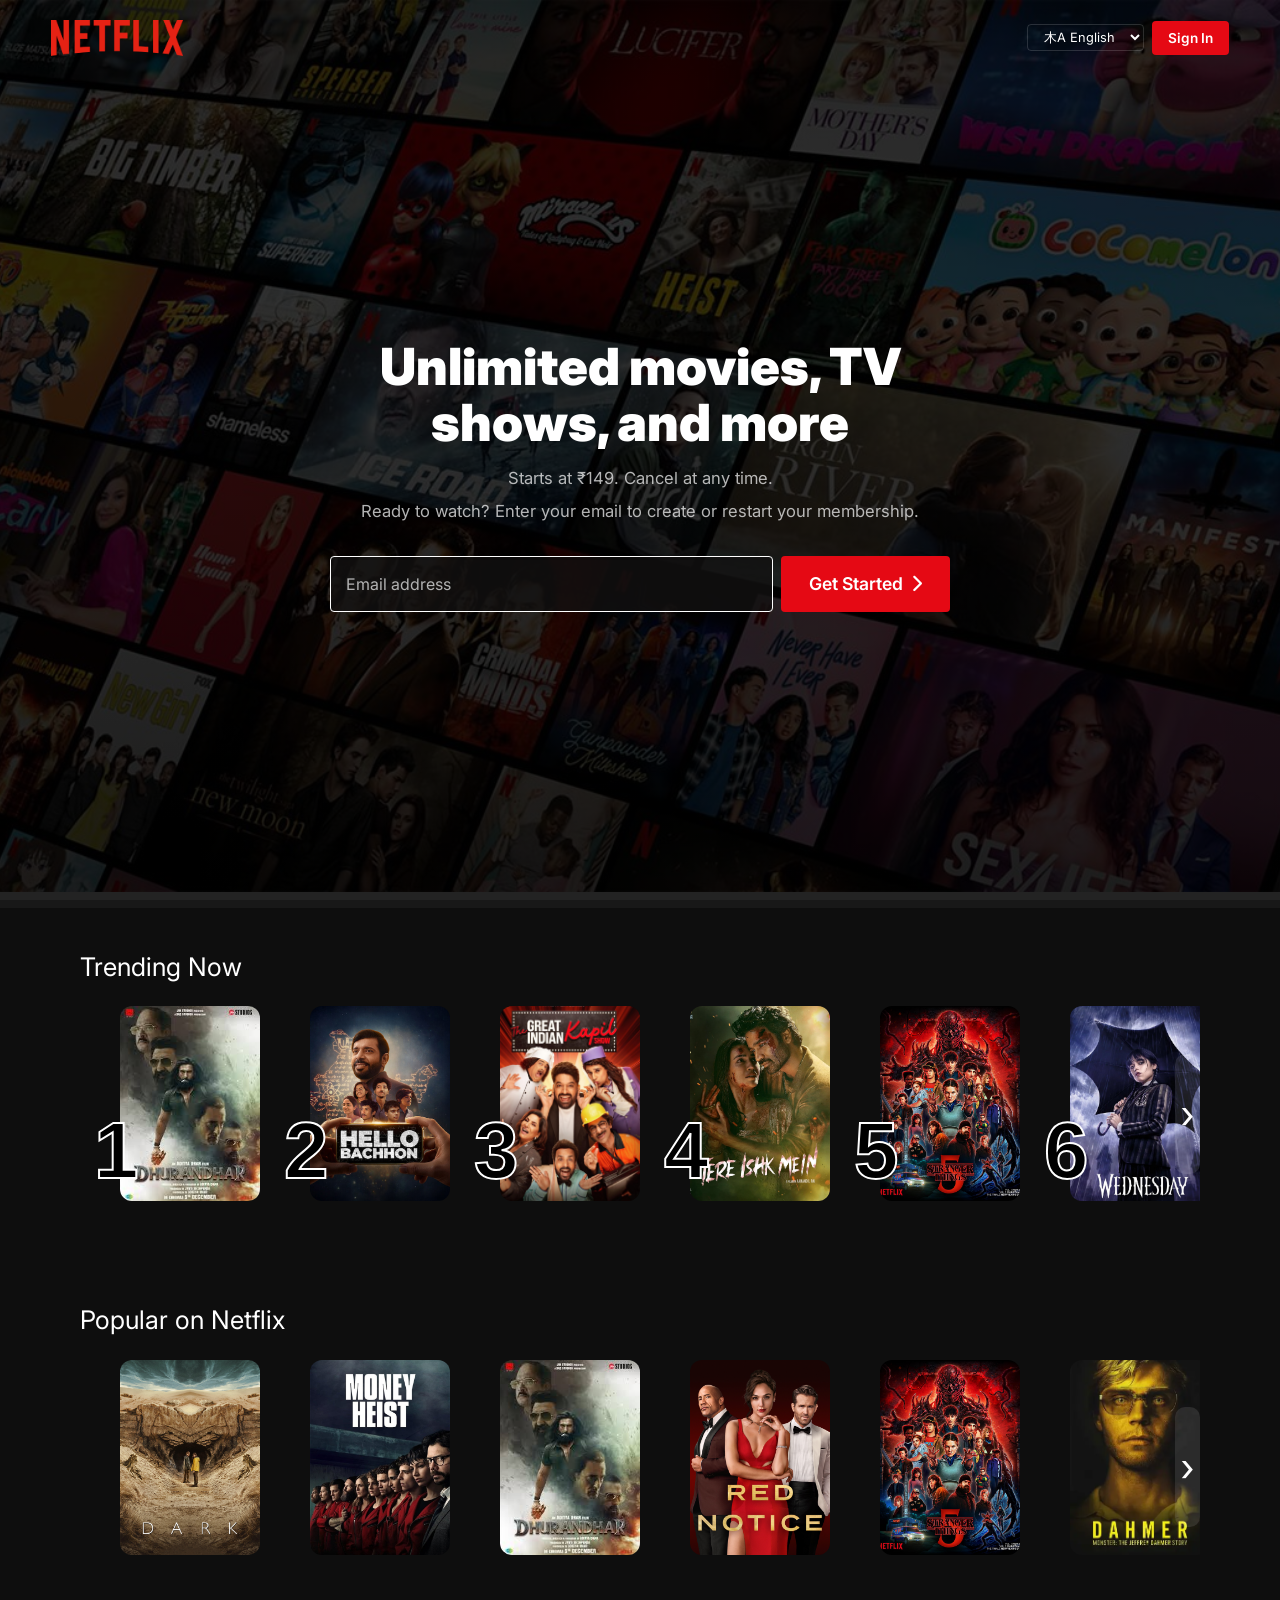
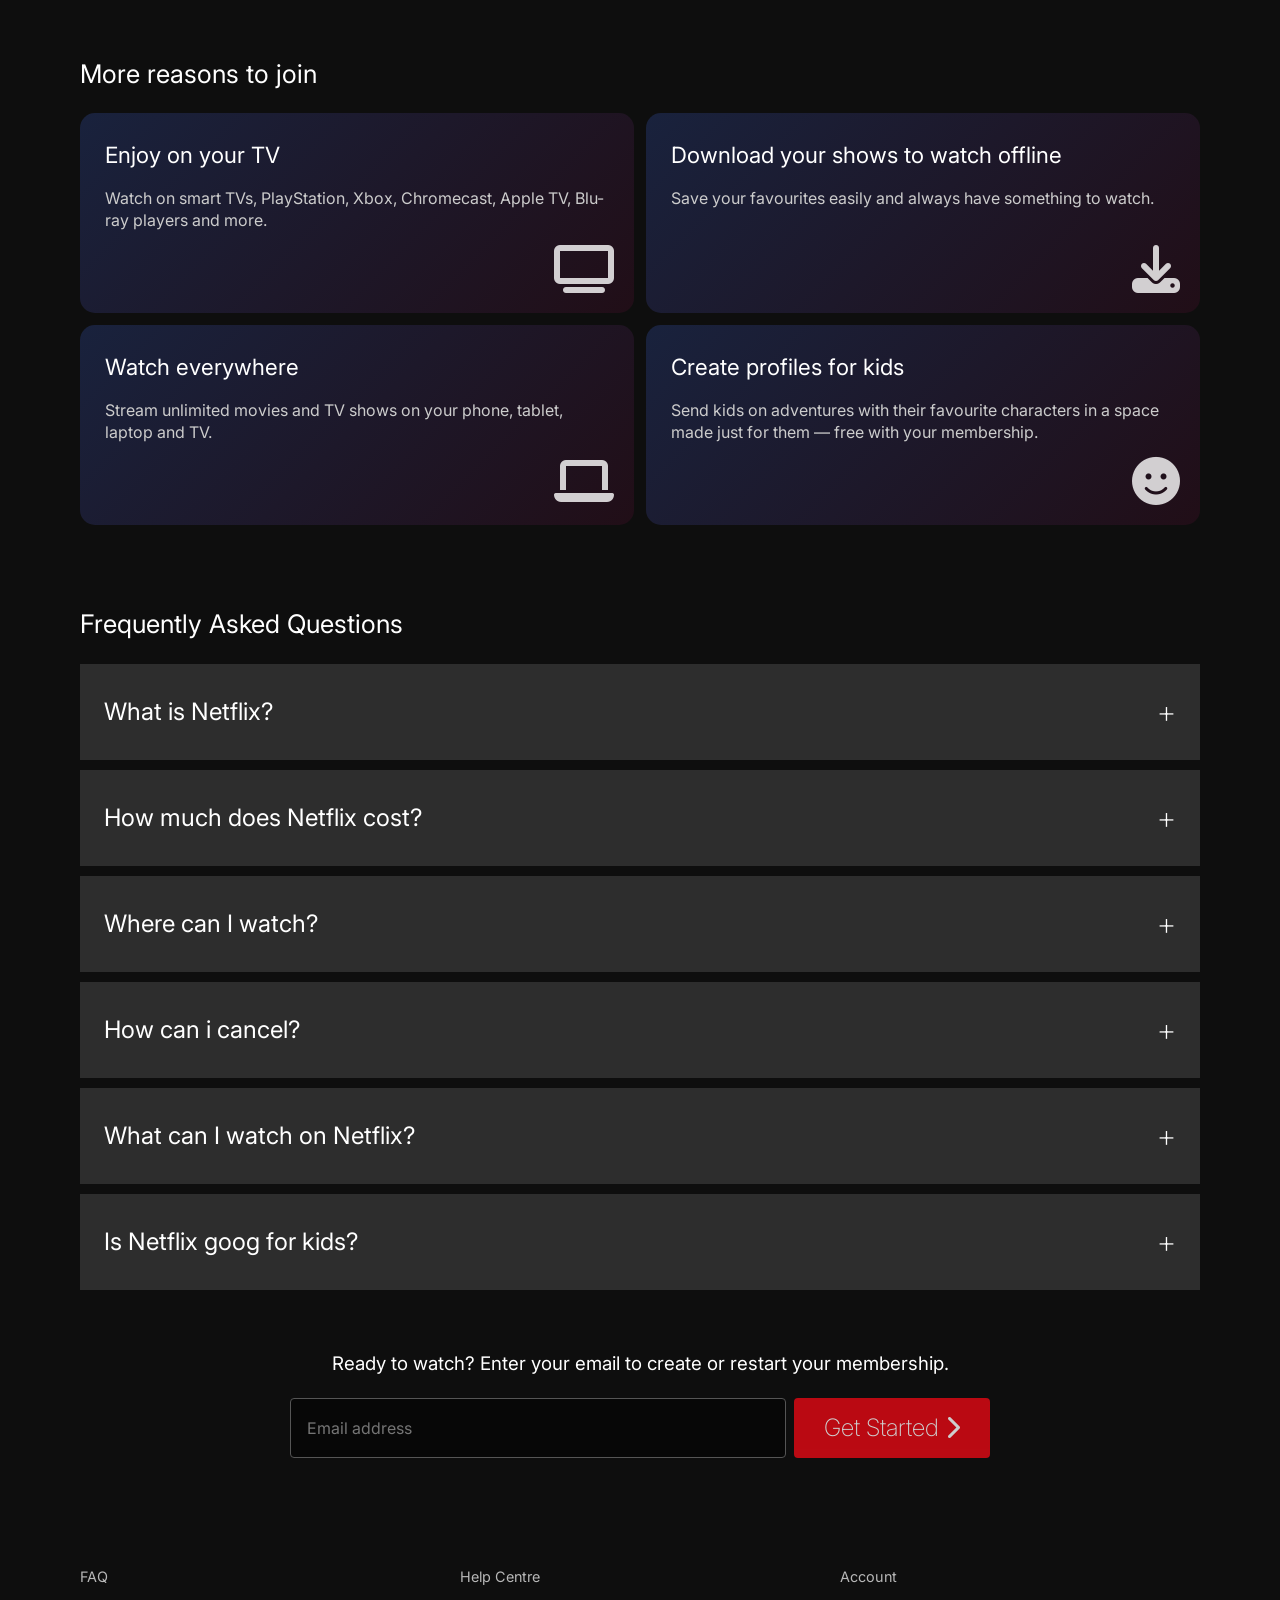
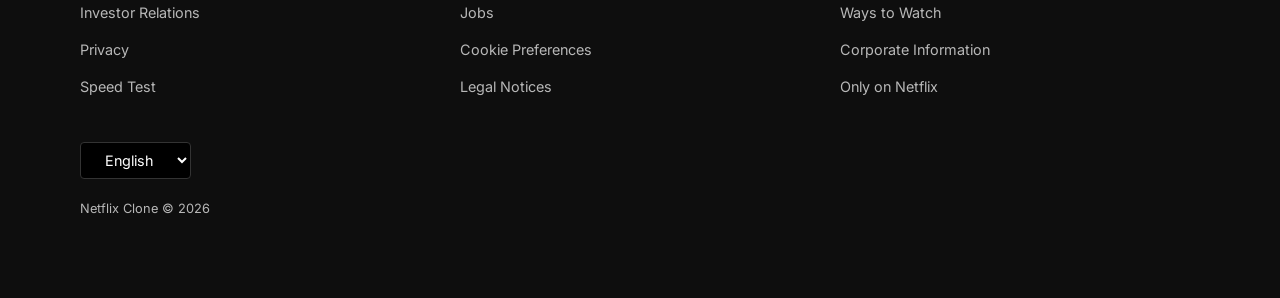
==== Netflix_Clone - Copy/index.html @ 38e1b78e "fix responsive design" ====
<!DOCTYPE html>
<html lang="en">
<head>
  <meta charset="UTF-8">
  <meta name="viewport" content="width=device-width, initial-scale=1.0">
  <meta name="description" content="Netflix Clone – Unlimited movies, TV shows, and more. Stream anytime, anywhere.">
  <title>Netflix India – Watch TV Shows Online, Watch Movies Online</title>
  <link rel="stylesheet" href="css/global.css">
  <link rel="stylesheet" href="css/landing.css">
  <link rel="stylesheet" href="https://cdnjs.cloudflare.com/ajax/libs/font-awesome/6.5.1/css/all.min.css">
</head>
<body>

  <!-- ═══ HEADER / HERO ═══ -->
  <header class="hero" id="hero">
    <nav class="nav" id="main-nav">
      <a href="index.html" class="nav__logo" aria-label="Netflix Home">
        <img src="Images/vectorseek.com-Netflix-Logo-Vector.png" alt="Netflix" width="148" height="40">
      </a>
      <div class="nav__actions">
        <select class="lang-select" aria-label="Select language">
          <option value="" disabled selected hidden>木A English</option>
          <option value="en"> English</option>
          <option value="hi"> हिन्दी</option>
        </select>
        <a href="signup.html" class="btn btn--primary btn--sm">Sign In</a>
      </div>
    </nav>

    <div class="hero__content">
      <h1 class="hero__title">Unlimited movies, TV shows, and more</h1>
      <p class="hero__sub">Starts at ₹149. Cancel at any time.</p>
      <p class="hero__sub">Ready to watch? Enter your email to create or restart your membership.</p>
      <form class="hero__form" id="hero-form" novalidate>
        <div class="form-group form-group--inline">
          <input type="email" id="hero-email" class="form-input" placeholder=" " required>
          <label for="hero-email" class="form-label">Email address</label>
        </div>
        <button type="submit" class="btn btn--primary btn--lg">Get Started <i class="fa-solid fa-chevron-right"></i></button>
      </form>
      <span class="form-error" id="hero-error"></span>
    </div>
  </header>

  <!-- ═══ MAIN ═══ -->
  <main>

    <!-- Separation -->
    <div class="divider"></div>

    <!-- trending now -->
     <section class="row">
        <h2 class="row-title">Trending Now</h2>
        <div class="slider-wrapper">
            <button class="handle left-handler">‹</button>
            <div class="posters" id="trending-sliders">
                <div class="poster"><img src="Images/trending image/dhurander img.jpg" alt="movies"><span
                        class="rank">1</span></div>
                <div class="poster"><img src="Images/trending image/hello baccho img.jpg" alt="movies"><span
                        class="rank">2</span></div>
                <div class="poster"><img src="Images/trending image/kapil sharma show img.jpg" alt="movies"><span
                        class="rank">3</span></div>
                <div class="poster"><img src="Images/trending image/tere ishq mein img.jpg" alt="movies"><span
                        class="rank">4</span></div>
                <div class="poster"><img src="Images/trending image/stranger thing img.jpeg" alt="movies"><span
                        class="rank">5</span></div>
                <div class="poster"><img src="Images/trending image/Wednesday img.jpg" alt="movies"><span
                        class="rank">6</span></div>
                <div class="poster"><img src="Images/trending image/frankenstein img.jpg" alt="movies"><span
                        class="rank">7</span></div>
                <div class="poster"><img src="Images/trending image/mandala murders img.webp" alt="movies"><span
                        class="rank">8</span></div>
                <div class="poster"><img src="Images/trending image/raat akeli hai img.webp" alt="movies"><span
                        class="rank">9</span></div>
                <div class="poster"><img src="Images/trending image/bridgeton img.jpg" alt="movies"><span
                        class="rank">10</span></div>
            </div>
            <button class="handle right-handler">›</button>
        </div>
    </section>

    <section class="row-popular">
        <h2 class="row-title">Popular on Netflix</h2>
        <div class="slider-wrapper">
            <button class="handle left-handler">‹</button>
        <div class="posters">
            <div class="poster"><img src="Images/popular image/DARK.jpg" alt="movies"></div>
            <div class="poster"><img src="Images/popular image/la-casa-de-papel.jpg" alt="movies"></div>
            <div class="poster"><img src="Images/popular image/dhurander img.jpg" alt="movies"></div>
            <div class="poster"><img src="Images/popular image/red-notice.jpg" alt="movies"></div>
            <div class="poster"><img src="Images/popular image/stranger thing img.jpeg" alt="movies"></div>
            <div class="poster"><img src="Images/popular image/Dahmar img.webp" alt="movies"></div>
            <div class="poster"><img src="Images/popular image/Extraction img.jpg" alt="movies"></div>
            <div class="poster"><img src="Images/popular image/Sacred games img.webp" alt="movies"></div>
            <div class="poster"><img src="Images/popular image/adolescence img.jpg" alt="movies"></div>
            <div class="poster"><img src="Images/popular image/Wednesday img.jpg" alt="movies"></div>
        </div>
            <button class="handle right-handler">›</button>
        </div>
    </section>

<!-- more reason section -->
  <section class="more-reasons">
        <h2 class="section-title">More reasons to join</h2>
        <div class="reason-grid">
            <div class="reason-card">
                <h3>Enjoy on your TV</h3>
                <p>Watch on smart TVs, PlayStation, Xbox, Chromecast, Apple TV, Blu-ray players and more.</p>
                <div class="icon-wrapper">
                  <i class="fa-solid fa-tv feature__icon"></i>
                </div>
            </div>
            <div class="reason-card">
                <h3>Download your shows to watch offline</h3>
                <p>Save your favourites easily and always have something to watch.</p>
                <div class="icon-wrapper">
                  <i class="fa-solid fa-download feature__icon"></i>
                 </div>
            </div>
            <div class="reason-card">
                <h3>Watch everywhere</h3>
                <p>Stream unlimited movies and TV shows on your phone, tablet, laptop and TV.</p>
                <div class="icon-wrapper">
                  <i class="fa-solid fa-laptop feature__icon"></i>
                </div>
            </div>
            <div class="reason-card">
                <h3>Create profiles for kids</h3>
                <p>Send kids on adventures with their favourite characters in a space made just for them — free with
                    your membership.</p>
                    <div class="icon-wrapper">
                      <i class="fa-solid fa-face-smile feature__icon"></i>
                    </div>
                </div>
            </div>
    </section>

   

    <!-- FAQ -->
     <section class="faq" id="faq">
        <h2 class="faq-title">Frequently Asked Questions</h2>
        <ul class="accordion">
            <li>
                <button class="accordion-question">What is Netflix? <span>+</span></button>
                <div class="accordion-answer">
                    <p>Netflix is a streaming service that offers a wide variety of award-winning TV shows, movies,
                        anime, documentaries and more – on thousands of internet-connected devices.</p>
                </div>
            </li>
            <li>
                <button class="accordion-question">How much does Netflix cost? <span>+</span></button>
                <div class="accordion-answer">
                    <p>Watch Netflix on your smartphone, tablet, Smart TV, laptop, or streaming device, all for one
                        fixed monthly fee. Plans range from ₹149 to ₹649 a month. No extra costs, no contracts.</p>
                </div>
            </li>
            <li>
                <button class="accordion-question">Where can I watch? <span>+</span></button>
                <div class="accordion-answer">
                    <p>Watch anywhere, anytime. Sign in with your Netflix account to watch instantly on the web at
                        netflix.com from your personal computer or on any internet-connected device.</p>
                </div>
            </li>
            <li>
                <button class="accordion-question">How can i cancel? <span>+</span></button>
                <div class="accordion-answer">
                    <p>Netflix is flexible. You can easily cancel your account online in two clicks. There are no
                        cancellation fees – start or stop your account anytime.
            </li>
            <li>
                <button class="accordion-question">What can I watch on Netflix? <span>+</span></button>
                <div class="accordion-answer">
                    <p>Netflix has an extensive library of feature films, documentaries, shows, anime, award-winning
                        Netflix originals, and more. Watch as much as you want, anytime you want.</p>
                </div>
            </li>
            <li>
                <button class="accordion-question">Is Netflix goog for kids? <span>+</span></button>
                <div class="accordion-answer">
                    <p>The Netflix Kids experience is included in your membership to give parents control while kids
                        enjoy family-friendly TV shows and films in their own space.</br>
                        Kids profiles come with PIN-protected parental controls that let you restrict the maturity
                        rating of content kids can watch and block specific titles you don’t want kids to see.</p>
                </div>
            </li>
        </ul>
        <div class="faq-email-container">
            <h3>Ready to watch? Enter your email to create or restart your membership.</h3>
            <form class="hero-form" id="faq-form" novalidate>
                <input type="email" id="faq-email" class="email" placeholder="Email address "   required>
                <!-- <label for="faq-email" class="form-label">Email address</label> -->
                <button type="submit" class="get-start">Get Started <i class="fa-solid fa-chevron-right"></i></button>
            </form>
            <span class="form-error" id="faq-error"></span>
        </div>
    </section>

  </main>

  <!-- ═══ FOOTER ═══ -->
  <footer class="footer">
        <div class="footer-grid">
            <ul class="footer-col">
                <li><a href="#faq">FAQ</a></li>
                <li><a href="#">Investor Relations</a></li>
                <li><a href="#">Privacy</a></li>
                <li><a href="#">Speed Test</a></li>
            </ul>
            <ul class="footer-col">
                <li><a href="#">Help Centre</a></li>
                <li><a href="#">Jobs</a></li>
                <li><a href="#">Cookie Preferences</a></li>
                <li><a href="#">Legal Notices</a></li>
            </ul>
            <ul class="footer-col">
                <li><a href="#">Account</a></li>
                <li><a href="#">Ways to Watch</a></li>
                <li><a href="#">Corporate Information</a></li>
                <li><a href="#">Only on Netflix</a></li>
            </ul>
        </div>

        <div class="footer__lang">
    <select aria-label="Language">
      <option>English</option>
      <option>हिन्दी</option>
    </select>
  </div>

        <p class="footer-country">Netflix Clone © 2026</p>
    </footer>
  
  
  <script src="js/utils.js"></script>
  <script src="js/landing.js"></script>
</body>
</html>
---- Netflix_Clone - Copy/css/global.css ----
/* =====================================================
   NETFLIX CLONE — GLOBAL STYLESHEET
   Reset, design tokens, shared components.
   ===================================================== */

/* ─── Google Font ─── */
@import url('https://fonts.googleapis.com/css2?family=Inter:wght@300;400;500;600;700;800;900&display=swap');

/* ─── CSS Custom Properties ─── */
:root {
  /* Brand */
  --clr-brand:          #e50914;
  --clr-brand-hover:    #b20710;
  --clr-brand-glow:     rgba(229, 9, 20, .35);

  /* Surfaces */
  --clr-bg:             #141414;
  --clr-bg-dark:        #000;
  --clr-surface:        #181818;
  --clr-surface-raised: #232323;
  --clr-surface-glass:  rgba(20, 20, 20, .8);
  --clr-card:           linear-gradient(145deg, #1a1f3d 0%, #230e18 100%);

  /* Text */
  --clr-text:           #fff;
  --clr-text-secondary: #b3b3b3;
  --clr-text-muted:     rgba(255, 255, 255, .7);
  --clr-text-dim:       rgba(255, 255, 255, .45);

  /* Borders & Input */
  --clr-border:         rgba(255, 255, 255, .15);
  --clr-input-bg:       #333;
  --clr-input-focused:  #454545;
  --clr-error:          #e87c03;
  --clr-success:        #46d369;

  /* Spacing */
  --sp-2xs: .125rem;
  --sp-xs:  .25rem;
  --sp-sm:  .5rem;
  --sp-md:  1rem;
  --sp-lg:  1.5rem;
  --sp-xl:  2rem;
  --sp-2xl: 3rem;
  --sp-3xl: 4rem;

  /* Radius */
  --radius-xs:   2px;
  --radius-sm:   4px;
  --radius-md:   6px;
  --radius-lg:   8px;
  --radius-xl:   12px;
  --radius-pill: 100px;

  /* Transitions */
  --ease-out:         cubic-bezier(.25, .46, .45, .94);
  --ease-in-out:      cubic-bezier(.42, 0, .58, 1);
  --transition-fast:  .15s var(--ease-out);
  --transition-med:   .3s var(--ease-out);
  --transition-slow:  .5s var(--ease-out);

  /* Layout */
  --page-pad:    clamp(1rem, 4vw, 3.75rem);
  --nav-height:  68px;

  /* Z-indices */
  --z-nav:    100;
  --z-modal:  500;
  --z-toast:  600;
}


/* ─── Reset ─── */
*, *::before, *::after {
  margin: 0;
  padding: 0;
  box-sizing: border-box;
}

html {
  scroll-behavior: smooth;
  -webkit-font-smoothing: antialiased;
  -moz-osx-font-smoothing: grayscale;
}

body {
  font-family: 'Inter', 'Helvetica Neue', Helvetica, Arial, sans-serif;
  background: var(--clr-bg-dark);
  color: var(--clr-text);
  overflow-x: hidden;
  line-height: 1.5;
  min-height: 100vh;
}

img {
  display: block;
  max-width: 100%;
  height: auto;
}

a {
  color: inherit;
  text-decoration: none;
}

ul, ol { list-style: none; }

button, input, select, textarea {
  font: inherit;
  color: inherit;
  border: none;
  outline: none;
  background: none;
}

button { cursor: pointer; }


/* ─── Shared Button System ─── */
.btn {
  display: inline-flex;
  align-items: center;
  justify-content: center;
  gap: var(--sp-sm);
  border: none;
  border-radius: var(--radius-sm);
  font-weight: 600;
  white-space: nowrap;
  cursor: pointer;
  transition: background var(--transition-fast),
              box-shadow var(--transition-fast),
              transform var(--transition-fast),
              opacity var(--transition-fast);
}

.btn:active { transform: scale(.97); }

.btn--primary {
  background: var(--clr-brand);
  color: var(--clr-text);
}
.btn--primary:hover {
  background: var(--clr-brand-hover);
}

.btn--white {
  background: #fff;
  color: #000;
}
.btn--white:hover {
  background: rgba(255,255,255,.8);
}

.btn--dark {
  background: rgba(109,109,110,.7);
  color: #fff;
}
.btn--dark:hover {
  background: rgba(109,109,110,.4);
}

.btn--ghost {
  background: transparent;
  border: 1px solid var(--clr-border);
  color: var(--clr-text);
}
.btn--ghost:hover {
  background: rgba(255,255,255,.1);
}

.btn--xs  { padding: 4px 10px; font-size: .75rem; }
.btn--sm  { padding: 7px 16px; font-size: .85rem; }
.btn--md  { padding: 10px 24px; font-size: .95rem; }
.btn--lg  { padding: 12px 28px; font-size: 1.1rem; }
.btn--xl  { padding: 14px 36px; font-size: 1.2rem; }

.btn--round { border-radius: 50%; padding: 0; }
.btn--icon {
  width: 36px; height: 36px;
  border-radius: 50%;
  border: 2px solid rgba(255,255,255,.5);
  background: rgba(42,42,42,.6);
  font-size: 1rem;
  display: inline-flex; align-items: center; justify-content: center;
}
.btn--icon:hover {
  border-color: #fff;
  background: rgba(42,42,42,.9);
}

/* ─── Floating Label Input ─── */
.form-group {
  position: relative;
  margin-bottom: var(--sp-md);
}

.form-input {
  width: 100%;
  padding: 24px 16px 8px;
  background: var(--clr-input-bg);
  border: 1px solid transparent;
  border-radius: var(--radius-sm);
  color: var(--clr-text);
  font-size: 1rem;
  transition: border-color var(--transition-fast), background var(--transition-fast);
}

.form-input:focus {
  border-color: var(--clr-text-secondary);
  background: var(--clr-input-focused);
}

.form-label {
  position: absolute;
  top: 50%; left: 16px;
  transform: translateY(-50%);
  color: var(--clr-text-secondary);
  font-size: 1rem;
  pointer-events: none;
  transition: all var(--transition-fast);
}

.form-input:focus + .form-label,
.form-input:not(:placeholder-shown) + .form-label {
  top: 10px;
  font-size: .7rem;
  color: var(--clr-text-secondary);
  transform: translateY(0);
}

.form-error {
  display: block;
  margin-top: 6px;
  font-size: .8rem;
  color: var(--clr-error);
  min-height: 1.1em;
}

/* ─── Scrollbar ─── */
::-webkit-scrollbar { width: 8px; }
::-webkit-scrollbar-track { background: transparent; }
::-webkit-scrollbar-thumb {
  background: rgba(255,255,255,.15);
  border-radius: 10px;
}
::-webkit-scrollbar-thumb:hover {
  background: rgba(255,255,255,.25);
}

/* ─── Reveal animation ─── */
.reveal {
  opacity: 0;
  transform: translateY(24px);
  transition: opacity .6s var(--ease-out), transform .6s var(--ease-out);
}
.reveal.visible {
  opacity: 1;
  transform: translateY(0);
}

/* ─── Screen reader only ─── */
.sr-only {
  position: absolute;
  width: 1px; height: 1px;
  padding: 0; margin: -1px;
  overflow: hidden;
  clip: rect(0,0,0,0);
  border: 0;
}
---- Netflix_Clone - Copy/css/landing.css ----
/* =====================================================
   LANDING PAGE STYLES
   ===================================================== */

/* ─── Hero ─── */
.hero {
  position: relative;
  min-height: 100vh;
  display: flex;
  flex-direction: column;
  background:
    linear-gradient(180deg, rgba(0,0,0,.8) 0%, rgba(0,0,0,.75) 35%, rgba(0,0,0,.85) 100%),
    url("../Images/netflix bg.jpg") center/cover no-repeat;
  border-bottom: 8px solid #232323;
}

/* Nav */
.nav {
  display: flex;
  justify-content: space-between;
  align-items: center;
  padding: 20px var(--page-pad);
  position: relative;
  z-index: 10;
}

.nav__logo img { height: 36px; width: auto; }

.nav__actions {
  display: flex;
  align-items: center;
  gap: var(--sp-sm);
}

.lang-select {
  background: transparent;
  border: 1px solid var(--clr-border);
  color: var(--clr-text);
  padding: 4px 12px;
  border-radius: var(--radius-sm);
  font-size: .8rem;
  cursor: pointer;
}
.lang-select option { color: #000; background: #fff; }


/* Hero content */
.hero__content {
  flex: 1;
  display: flex;
  flex-direction: column;
  justify-content: center;
  align-items: center;
  text-align: center;
  max-width: 800px;
  margin: 0 auto;
  padding: var(--sp-3xl) var(--page-pad);
}

.hero__title {
  font-size: clamp(1.7rem, 4.5vw, 3.2rem);
  font-weight: 900;
  line-height: 1.1;
  margin-bottom: var(--sp-md);
}

.hero__sub {
  font-size: clamp(.9rem, 1.3vw, 1.4rem);
  color: var(--clr-text-muted);
  margin-bottom: var(--sp-sm);
}

.hero__form {
  display: flex;
  flex-wrap: wrap;
  gap: var(--sp-sm);
  justify-content: center;
  width: 100%;
  max-width: 620px;
  margin-top: var(--sp-lg);
}

.hero__form .form-group--inline {
  flex: 1 1 280px;
  margin-bottom: 0;
}

.hero__form .form-input {
  height: 56px;
}
.form-input{
  background-color: #121111c9;
  border: 1px solid white;
}

#hero-error, #faq-error {
  display: block;
  text-align: center;
  margin-top: 4px;
}


/* ─── Divider ─── */
.divider {
  height: 8px;
  background: #181818;
}
    /* <!-- trending now -- */
.row {
            padding: 40px 80px;
            background-color: #0e0e0e;
        }
        .row-popular{
            padding: 40px 80px;
            background-color: #0e0e0e;
        }
        .row-title {
            font-size: 1.6rem;
            margin-bottom: 20px;
            font-weight: 400;
        }
        .slider-wrapper{
            position: relative;
            display: flex;
            align-items: center;
            width: 100%;
        }
        .handle {
            position: absolute;
            z-index: 1000; /* Must be higher than your .rank z-index */
            height: 120px;
            top: 50%;
            width: 25px;
            transform: translateY(-50%);
            background-color: rgba(255, 255, 255, 0.1);
            border: none;
            color: white;
            font-size: 2.5rem;
            display: flex;
            justify-content: center;
            align-items: center;
            cursor: pointer;
            transition: all 0.3s ease;
        }
        .handle:hover {
            background-color: rgba(255, 255, 255, 0.25);
            /* font-size: 3.5rem; Subtle grow effect */
        }

        .left-handler {
            left: 0;
            border-radius: 10px;
            /* display: none; */
        }

        .right-handler {
            right: 0;
            border-radius: 10px;
        }
        .posters {
            display: flex;
            gap: 10px;
            overflow-x: auto;
            padding-bottom: 20px;
            scroll-behavior: smooth;
            scrollbar-width: none;
            -ms-overflow-style: none;
        }
        .poster::-webkit-scrollbar{
            display: none;
        }
        .poster {
            position: relative;
            display: inline-block;
            min-width: 140px;
            height: 195px;
            border-radius: 12px;
            transition: transform 0.3s, scale 0.3s;
            cursor: pointer;
            margin-left: 40px;
        }
        .poster img{
            width: 100%;
            height: 100%;
            object-fit: cover;
            border-radius: 12px;
        }
        .rank {
            position: absolute;
            bottom: -10px;
            left: -26px;
            font-size: 80px;
            font-weight: 750;
            color: #000;
            -webkit-text-stroke: 2px #fff;
            z-index: 2;
            font-family: Arial, Helvetica, sans-serif;
        }
        .poster:hover {
            transform: scale(1.1);
            z-index: 10;
        }



        /* more reason section */
.more-reasons {
    padding: 40px 80px;
    background-color: #0e0e0e;
    color: white;
}

.section-title {
    font-size: 1.6rem;
    margin-bottom: 20px;
    font-weight: 400;
}

.reason-grid {
    display: grid;
    grid-template-columns: repeat(2, 1fr);
    /* grid-template-rows: repeat(2 1fr); */
    gap: 12px;
}

.reason-card {
    background: linear-gradient(135deg, #19223d 0%, #210e17 100%);
    padding: 25px;
    border-radius: 15px;
    position: relative; /* Anchor for the icon */
    min-height: 200px;
}

.reason-card h3 {
    font-size: 1.4rem;
    margin-bottom: 15px;
    font-weight: 400;
}

.reason-card p {
    font-size: 1rem;
    color: #ccc;
    line-height: 1.4;
}

/* Icon placement at bottom right */
.icon-wrapper {
    position: absolute;
    bottom: 20px;
    right: 20px;
}

.icon-wrapper i {
    width: 2%;
    font-size: 3rem;
    height: 0px;
    opacity: 0.8;
}

/* ─── FAQ ─── */


.faq {
    padding: 40px 80px;
    background-color: #0e0e0e;
    color: white;
    /* text-align: center; */
}

.faq-title {
    font-size: 1.6rem;
    margin-bottom: 20px;
    font-weight: 400;
}

.accordion {
    width: 100%;
    max-width: 1200px;
    margin: 0 auto;
    list-style: none;
}

.accordion li {
    margin-bottom: 10px; /* Space between bars */
}

.accordion-question {
    width: 100%;
    padding: 24px;
    display: flex;
    justify-content: space-between;
    align-items: center;
    background-color: #2d2d2d; /* Netflix grey bar */
    color: white;
    font-size: 1.5rem;
    border: none;
    cursor: pointer;
    text-align: left;
    transition: background-color 0.2s ease;
}

.accordion-question:hover {
    background-color: #414141;
}

.accordion-question span {
    font-size: 2rem;
    font-weight: 200;
}

.accordion-answer {
    max-height: 0;
    overflow: hidden;
    background-color: #2d2d2d;
    font-size: 1.5rem;
    transition: max-height 0.2s ease, padding 0.3s ease;
    text-align: left;
    opacity: 0.7;
}

/* Class added via JavaScript to open the answer */
.accordion-answer.active {
    max-height: 600px;
    padding: 24px;
    border-top: 1px solid black; /* Small separator line */
}

/* Email Form Styling */

.faq-email-container {
    margin-top: 60px;
}

.faq-email-container h3 {
    font-weight: 400;
    margin-bottom: 20px;
    text-align: center;
}

.hero-form {
    display: flex;
    justify-content: center;
    gap: 8px;
    max-width: 700px;
    margin: 0 auto;
}

.hero-form input {
    flex: 1;
    padding: 16px;
    background: rgba(0, 0, 0, 0.5);
    border: 1px solid #555;
    border-radius: 4px;
    color: white;
    font-size: 1rem;
}

.hero-form button {
    background-color: #e50914; /* Netflix Red */
    color: white;
    padding: 12px 30px;
    font-size: 1.5rem;
    font-weight: 200;
    opacity: 0.8;
    border: none;
    border-radius: 4px;
    cursor: pointer;
}
.hero-form button:hover{
    background-color: #971118;
}


/* Footer */
.footer {
    padding: 40px 80px; 
    background-color: #0e0e0e;
    color: rgba(255, 255, 255, 0.7);
    font-size: 0.9rem;
}

.footer a {
    color: rgba(255, 255, 255, 0.7);
    text-decoration: none;
}

.footer a:hover {
    text-decoration: underline;
}

.footer-grid {
    display: grid;
    grid-template-columns: repeat(3, 1fr); /* Creates the 3 columns */
    gap: 20px;
    margin-top: 10px;
    margin-bottom: 30px;
}

.footer-col {
    list-style: none;
    padding: 0;
}

.footer-col li {
    margin-bottom: 15px;
}

/* .language-selection select {
    background: rgba(0, 0, 0, 0.6);
    color: white;
    padding: 8px 25px;
    border: 1px solid #555;
    border-radius: 4px;
    margin-bottom: 20px;
} */
 .footer__lang {
  margin-bottom: var(--sp-md);
}

.footer__lang select {
  background: #000;
  color: #fff;
  padding: 8px 20px;
  border: 1px solid #333;
  border-radius: var(--radius-sm);
}

.footer-country {
    font-size: 0.8rem;
    margin-top: 20px;
    margin-bottom: 40px;
}



 /* =====================================================
   RESPONSIVE DESIGN
   ===================================================== */
@media (max-width: 1024px) {
  .poster {
    width: 180px;
  }
}

/* ───────────── 768px (Tablet / Mobile) ───────────── */
@media (max-width: 768px) {

  /* NAV */
  .nav {
    padding: 15px 20px;
  }

  .nav__logo img {
    height: 28px;
  }

  /* HERO */
  .hero__content {
    padding: 40px 20px;
  }

  .hero__title {
    font-size: 1.8rem;
  }

  .hero__sub {
    font-size: 1rem;
  }
   .hero__form {
    flex-direction: column;
    align-items: stretch; /* ensures full width */
  }

  .hero__form .form-group--inline {
    flex: 1 1 100%;
    width: 100%;
  }

  .hero__form .form-input {
    width: 100%;
  }

  .hero__form button {
    width: 100%;
    height: 50px; /* same height feel as input */
  }


  /* ROW / SLIDER */
  .row,
  .row-popular {
    padding: 20px;
  }

  .poster {
    min-width: 100px;
    height: 150px;
    margin-left: 10px;
  }

  .rank {
    font-size: 40px;
    left: -12px;
  }

  .handle {
    display: none; /* hide arrows on mobile */
  }

  /* MORE REASONS */
  .more-reasons {
    padding: 20px;
  }

  .reason-grid {
    grid-template-columns: 1fr; /* stack */
  }

  .reason-card {
    min-height: auto;
  }
  .icon-wrapper i {
    width: 2%;
    font-size: 1.2rem;
}

  /* FAQ */
  .faq {
    padding: 20px;
  }

  .accordion-question {
    font-size: 1rem;
    padding: 16px;
  }

  .accordion-answer {
    font-size: 1rem;
  }

  /* EMAIL FORM */
  .hero-form {
    flex-direction: column;
  }

  .hero-form button {
    width: 100%;
    font-size: 1.2rem;
  }

  /* FOOTER */
  .footer {
    padding: 20px;
  }

  .footer-grid {
    grid-template-columns: 1fr;
  }

  .footer-col li {
    margin-bottom: 10px;
  }
}
@media (max-width: 480px) {
  .poster {
    width: 110px;
  }
}
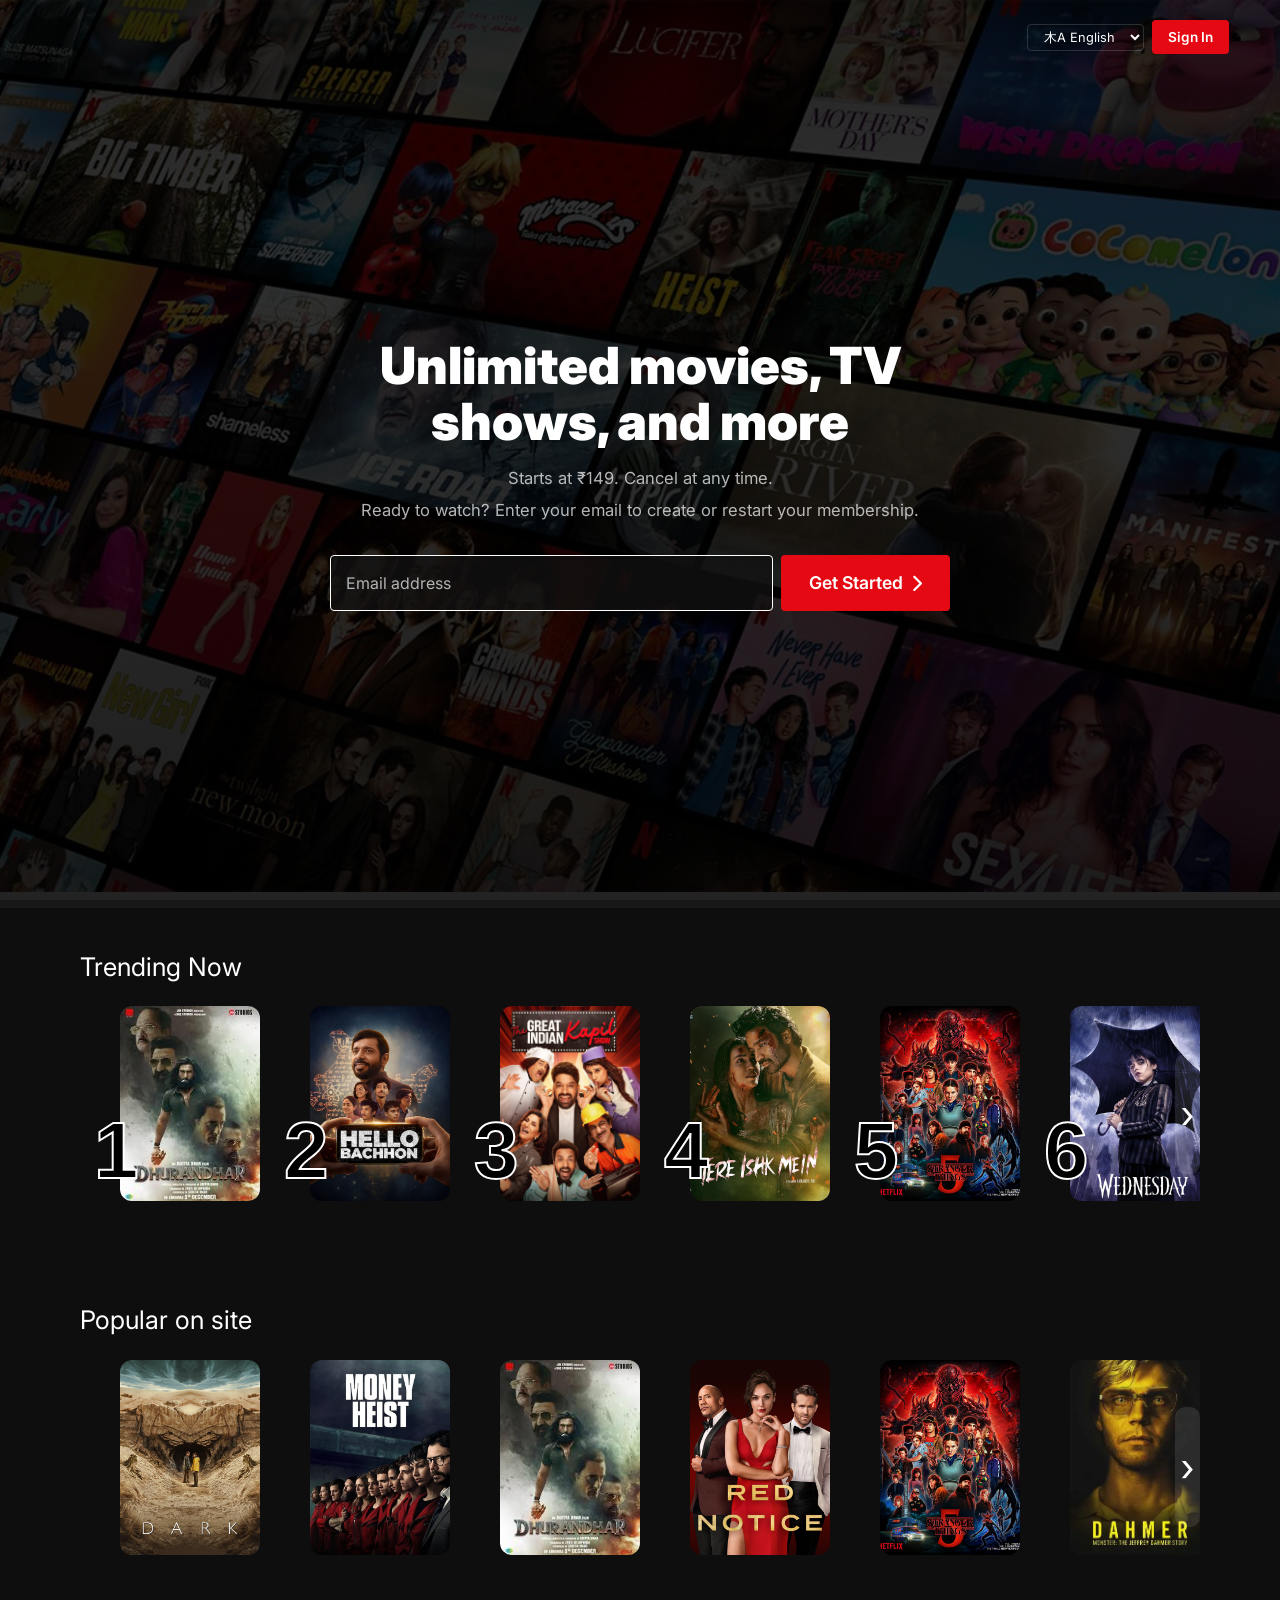
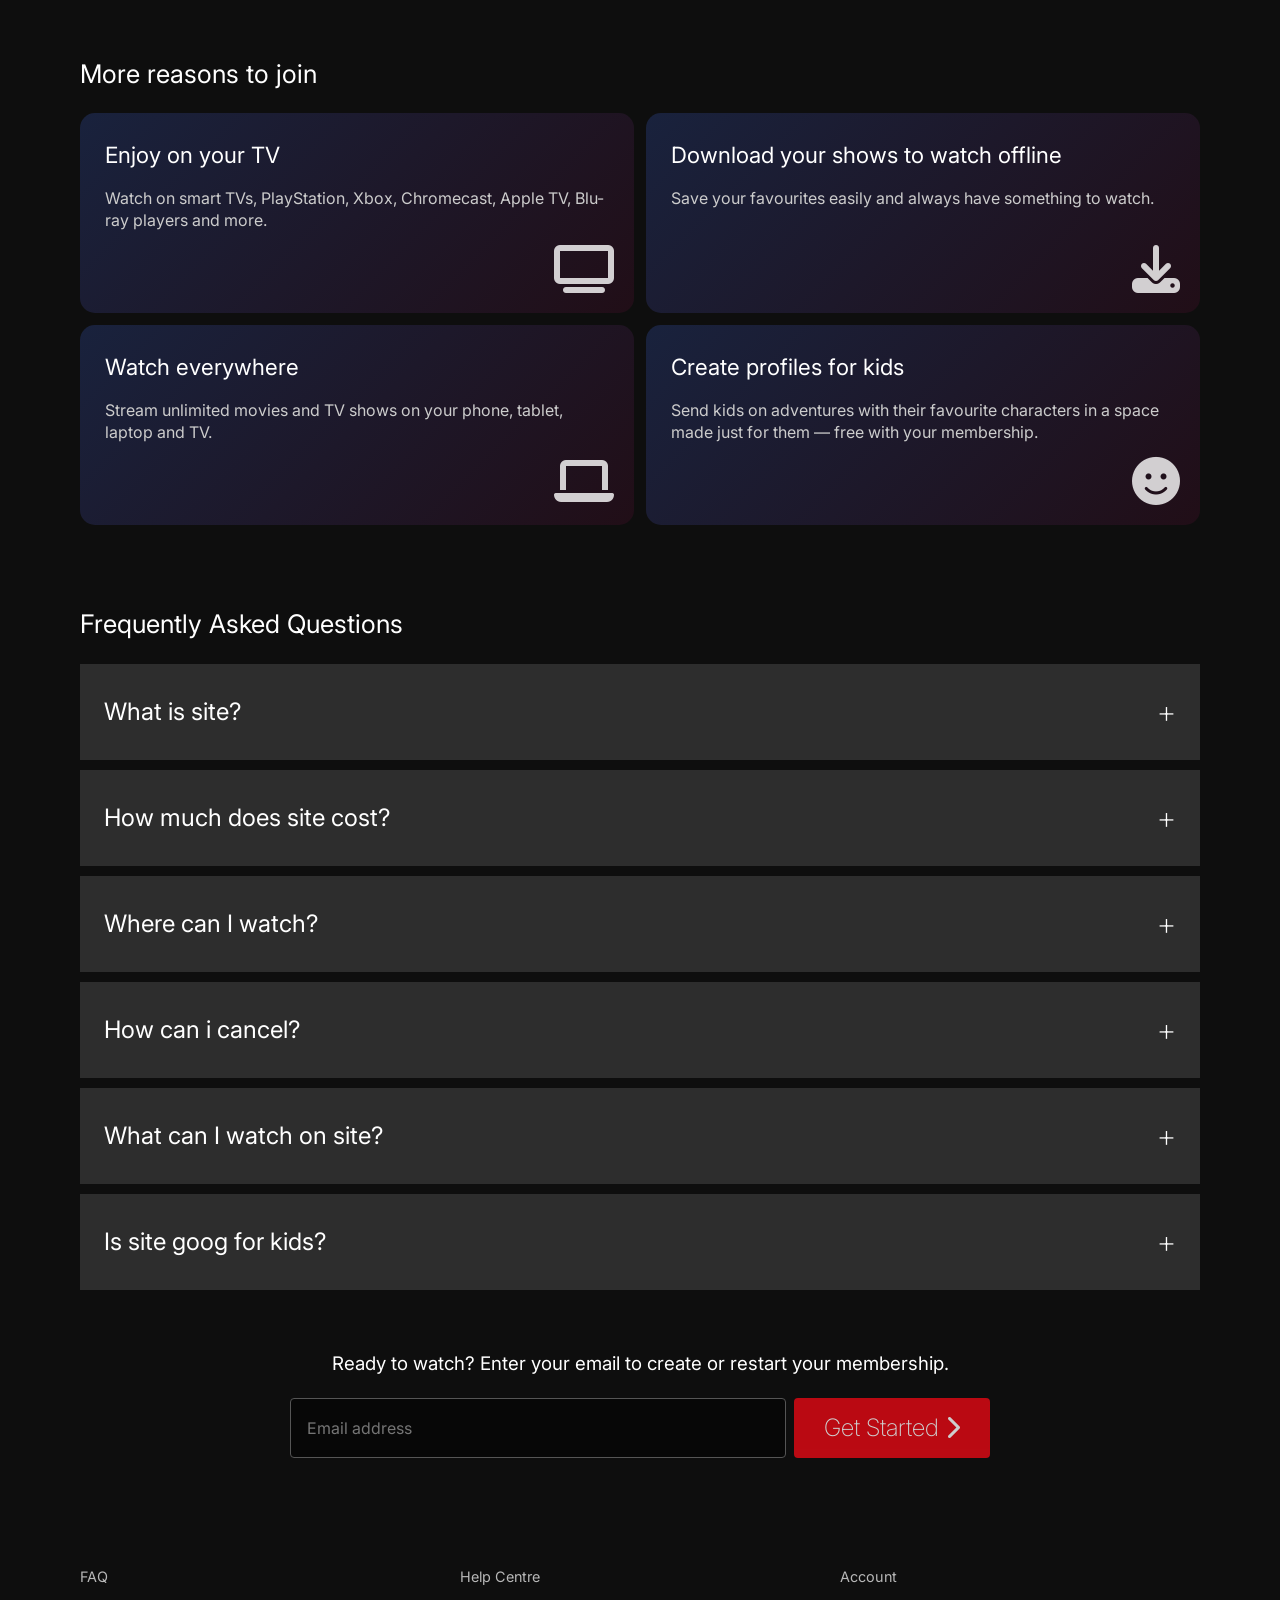
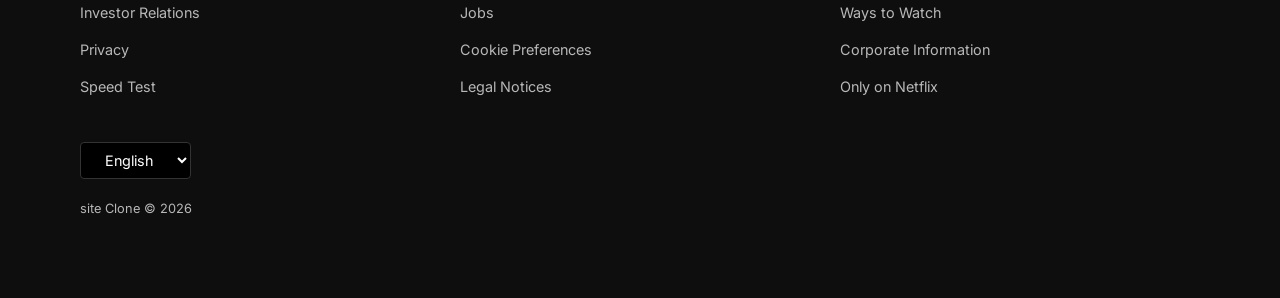
==== commit 82c72fd8: "change name" ====
--- a/Netflix_Clone - Copy/index.html
+++ b/Netflix_Clone - Copy/index.html
@@ -4,7 +4,7 @@
   <meta charset="UTF-8">
   <meta name="viewport" content="width=device-width, initial-scale=1.0">
   <meta name="description" content="Netflix Clone – Unlimited movies, TV shows, and more. Stream anytime, anywhere.">
-  <title>Netflix India – Watch TV Shows Online, Watch Movies Online</title>
+  <title>site India – Watch TV Shows Online, Watch Movies Online</title>
   <link rel="stylesheet" href="css/global.css">
   <link rel="stylesheet" href="css/landing.css">
   <link rel="stylesheet" href="https://cdnjs.cloudflare.com/ajax/libs/font-awesome/6.5.1/css/all.min.css">
@@ -15,7 +15,7 @@
   <header class="hero" id="hero">
     <nav class="nav" id="main-nav">
       <a href="index.html" class="nav__logo" aria-label="Netflix Home">
-        <img src="Images/vectorseek.com-Netflix-Logo-Vector.png" alt="Netflix" width="148" height="40">
+        <!-- <img src="Images/vectorseek.com-Netflix-Logo-Vector.png" alt="Netflix" width="148" height="40"> -->
       </a>
       <div class="nav__actions">
         <select class="lang-select" aria-label="Select language">
@@ -80,7 +80,7 @@
     </section>
 
     <section class="row-popular">
-        <h2 class="row-title">Popular on Netflix</h2>
+        <h2 class="row-title">Popular on site</h2>
         <div class="slider-wrapper">
             <button class="handle left-handler">‹</button>
         <div class="posters">
@@ -142,43 +142,43 @@
         <h2 class="faq-title">Frequently Asked Questions</h2>
         <ul class="accordion">
             <li>
-                <button class="accordion-question">What is Netflix? <span>+</span></button>
-                <div class="accordion-answer">
-                    <p>Netflix is a streaming service that offers a wide variety of award-winning TV shows, movies,
+                <button class="accordion-question">What is site? <span>+</span></button>
+                <div class="accordion-answer">
+                    <p>site is a streaming service that offers a wide variety of award-winning TV shows, movies,
                         anime, documentaries and more – on thousands of internet-connected devices.</p>
                 </div>
             </li>
             <li>
-                <button class="accordion-question">How much does Netflix cost? <span>+</span></button>
-                <div class="accordion-answer">
-                    <p>Watch Netflix on your smartphone, tablet, Smart TV, laptop, or streaming device, all for one
+                <button class="accordion-question">How much does site cost? <span>+</span></button>
+                <div class="accordion-answer">
+                    <p>Watch site on your smartphone, tablet, Smart TV, laptop, or streaming device, all for one
                         fixed monthly fee. Plans range from ₹149 to ₹649 a month. No extra costs, no contracts.</p>
                 </div>
             </li>
             <li>
                 <button class="accordion-question">Where can I watch? <span>+</span></button>
                 <div class="accordion-answer">
-                    <p>Watch anywhere, anytime. Sign in with your Netflix account to watch instantly on the web at
-                        netflix.com from your personal computer or on any internet-connected device.</p>
+                    <p>Watch anywhere, anytime. Sign in with your site account to watch instantly on the web at
+                        site.com from your personal computer or on any internet-connected device.</p>
                 </div>
             </li>
             <li>
                 <button class="accordion-question">How can i cancel? <span>+</span></button>
                 <div class="accordion-answer">
-                    <p>Netflix is flexible. You can easily cancel your account online in two clicks. There are no
+                    <p>site is flexible. You can easily cancel your account online in two clicks. There are no
                         cancellation fees – start or stop your account anytime.
             </li>
             <li>
-                <button class="accordion-question">What can I watch on Netflix? <span>+</span></button>
-                <div class="accordion-answer">
-                    <p>Netflix has an extensive library of feature films, documentaries, shows, anime, award-winning
-                        Netflix originals, and more. Watch as much as you want, anytime you want.</p>
-                </div>
-            </li>
-            <li>
-                <button class="accordion-question">Is Netflix goog for kids? <span>+</span></button>
-                <div class="accordion-answer">
-                    <p>The Netflix Kids experience is included in your membership to give parents control while kids
+                <button class="accordion-question">What can I watch on site? <span>+</span></button>
+                <div class="accordion-answer">
+                    <p>site has an extensive library of feature films, documentaries, shows, anime, award-winning
+                        site originals, and more. Watch as much as you want, anytime you want.</p>
+                </div>
+            </li>
+            <li>
+                <button class="accordion-question">Is site goog for kids? <span>+</span></button>
+                <div class="accordion-answer">
+                    <p>The site Kids experience is included in your membership to give parents control while kids
                         enjoy family-friendly TV shows and films in their own space.</br>
                         Kids profiles come with PIN-protected parental controls that let you restrict the maturity
                         rating of content kids can watch and block specific titles you don’t want kids to see.</p>
@@ -228,7 +228,7 @@
     </select>
   </div>
 
-        <p class="footer-country">Netflix Clone © 2026</p>
+        <p class="footer-country">site Clone © 2026</p>
     </footer>
   
   
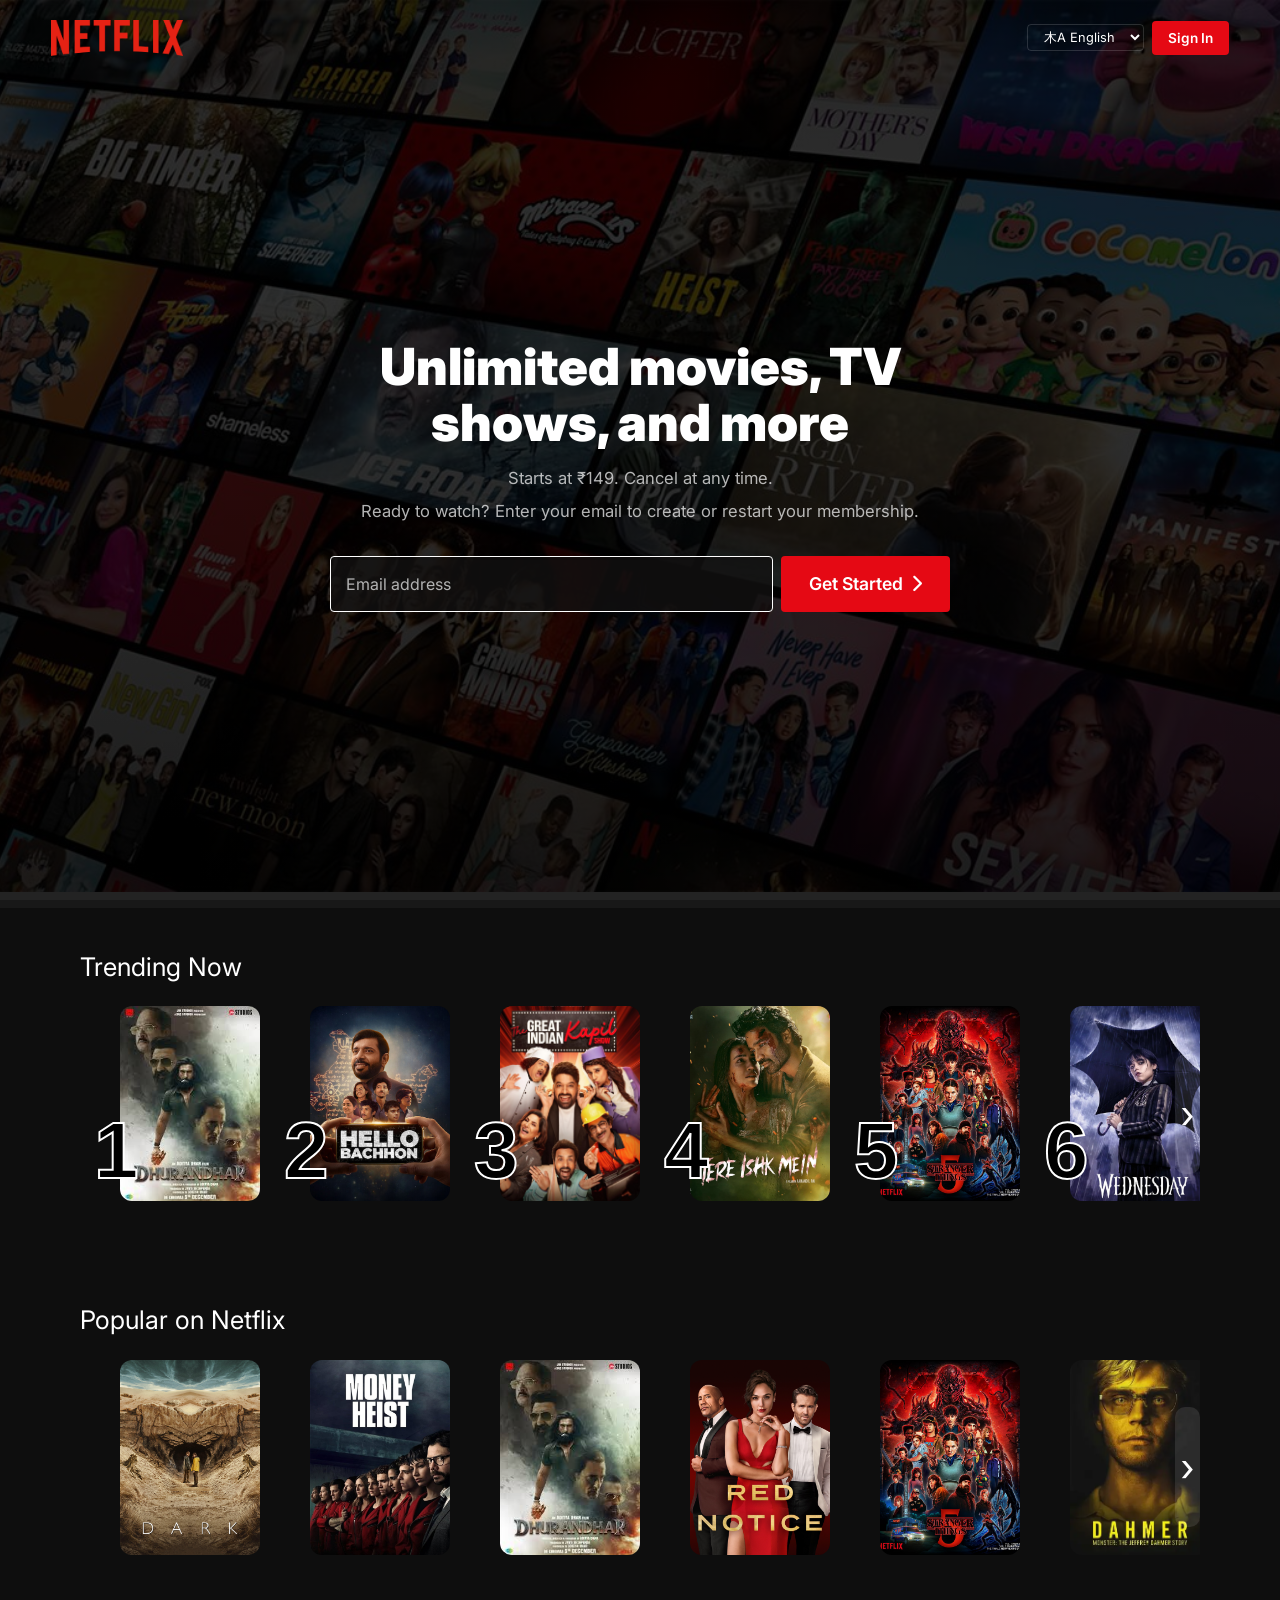
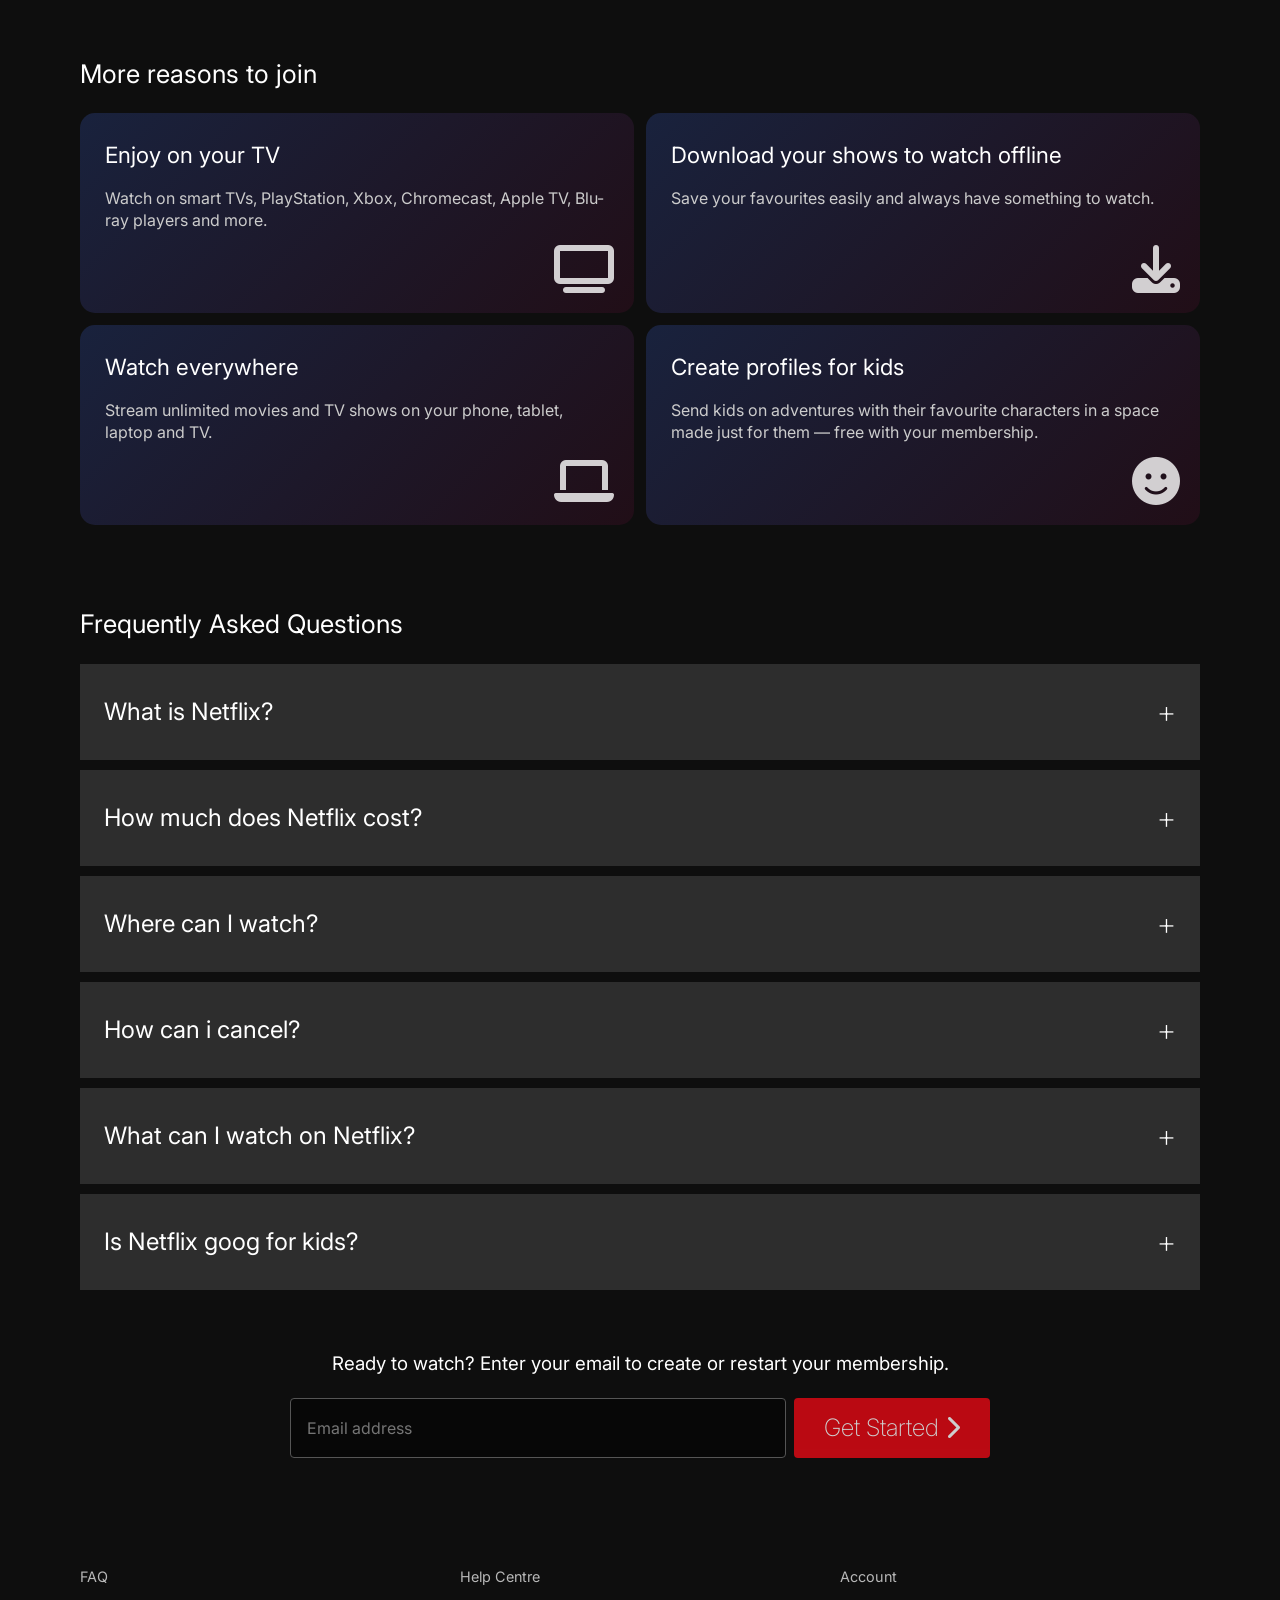
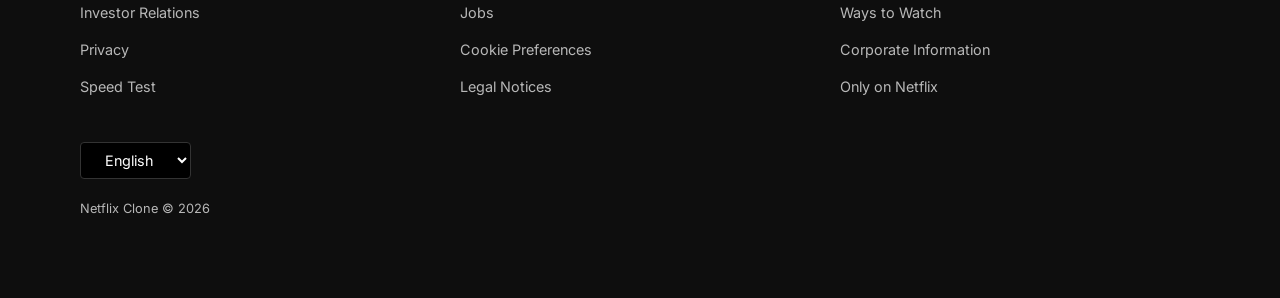
==== commit a7b223ae: "site to netflix" ====
--- a/Netflix_Clone - Copy/index.html
+++ b/Netflix_Clone - Copy/index.html
@@ -4,7 +4,7 @@
   <meta charset="UTF-8">
   <meta name="viewport" content="width=device-width, initial-scale=1.0">
   <meta name="description" content="Netflix Clone – Unlimited movies, TV shows, and more. Stream anytime, anywhere.">
-  <title>site India – Watch TV Shows Online, Watch Movies Online</title>
+  <title>Netflix India – Watch TV Shows Online, Watch Movies Online</title>
   <link rel="stylesheet" href="css/global.css">
   <link rel="stylesheet" href="css/landing.css">
   <link rel="stylesheet" href="https://cdnjs.cloudflare.com/ajax/libs/font-awesome/6.5.1/css/all.min.css">
@@ -15,7 +15,7 @@
   <header class="hero" id="hero">
     <nav class="nav" id="main-nav">
       <a href="index.html" class="nav__logo" aria-label="Netflix Home">
-        <!-- <img src="Images/vectorseek.com-Netflix-Logo-Vector.png" alt="Netflix" width="148" height="40"> -->
+        <img src="Images/vectorseek.com-Netflix-Logo-Vector.png" alt="Netflix" width="148" height="40">
       </a>
       <div class="nav__actions">
         <select class="lang-select" aria-label="Select language">
@@ -80,7 +80,7 @@
     </section>
 
     <section class="row-popular">
-        <h2 class="row-title">Popular on site</h2>
+        <h2 class="row-title">Popular on Netflix</h2>
         <div class="slider-wrapper">
             <button class="handle left-handler">‹</button>
         <div class="posters">
@@ -142,43 +142,43 @@
         <h2 class="faq-title">Frequently Asked Questions</h2>
         <ul class="accordion">
             <li>
-                <button class="accordion-question">What is site? <span>+</span></button>
-                <div class="accordion-answer">
-                    <p>site is a streaming service that offers a wide variety of award-winning TV shows, movies,
+                <button class="accordion-question">What is Netflix? <span>+</span></button>
+                <div class="accordion-answer">
+                    <p>Netflix is a streaming service that offers a wide variety of award-winning TV shows, movies,
                         anime, documentaries and more – on thousands of internet-connected devices.</p>
                 </div>
             </li>
             <li>
-                <button class="accordion-question">How much does site cost? <span>+</span></button>
-                <div class="accordion-answer">
-                    <p>Watch site on your smartphone, tablet, Smart TV, laptop, or streaming device, all for one
+                <button class="accordion-question">How much does Netflix cost? <span>+</span></button>
+                <div class="accordion-answer">
+                    <p>Watch Netflix on your smartphone, tablet, Smart TV, laptop, or streaming device, all for one
                         fixed monthly fee. Plans range from ₹149 to ₹649 a month. No extra costs, no contracts.</p>
                 </div>
             </li>
             <li>
                 <button class="accordion-question">Where can I watch? <span>+</span></button>
                 <div class="accordion-answer">
-                    <p>Watch anywhere, anytime. Sign in with your site account to watch instantly on the web at
-                        site.com from your personal computer or on any internet-connected device.</p>
+                    <p>Watch anywhere, anytime. Sign in with your Netflix account to watch instantly on the web at
+                        netflix.com from your personal computer or on any internet-connected device.</p>
                 </div>
             </li>
             <li>
                 <button class="accordion-question">How can i cancel? <span>+</span></button>
                 <div class="accordion-answer">
-                    <p>site is flexible. You can easily cancel your account online in two clicks. There are no
+                    <p>Netflix is flexible. You can easily cancel your account online in two clicks. There are no
                         cancellation fees – start or stop your account anytime.
             </li>
             <li>
-                <button class="accordion-question">What can I watch on site? <span>+</span></button>
-                <div class="accordion-answer">
-                    <p>site has an extensive library of feature films, documentaries, shows, anime, award-winning
-                        site originals, and more. Watch as much as you want, anytime you want.</p>
-                </div>
-            </li>
-            <li>
-                <button class="accordion-question">Is site goog for kids? <span>+</span></button>
-                <div class="accordion-answer">
-                    <p>The site Kids experience is included in your membership to give parents control while kids
+                <button class="accordion-question">What can I watch on Netflix? <span>+</span></button>
+                <div class="accordion-answer">
+                    <p>Netflix has an extensive library of feature films, documentaries, shows, anime, award-winning
+                        Netflix originals, and more. Watch as much as you want, anytime you want.</p>
+                </div>
+            </li>
+            <li>
+                <button class="accordion-question">Is Netflix goog for kids? <span>+</span></button>
+                <div class="accordion-answer">
+                    <p>The Netflix Kids experience is included in your membership to give parents control while kids
                         enjoy family-friendly TV shows and films in their own space.</br>
                         Kids profiles come with PIN-protected parental controls that let you restrict the maturity
                         rating of content kids can watch and block specific titles you don’t want kids to see.</p>
@@ -228,7 +228,7 @@
     </select>
   </div>
 
-        <p class="footer-country">site Clone © 2026</p>
+        <p class="footer-country">Netflix Clone © 2026</p>
     </footer>
   
   
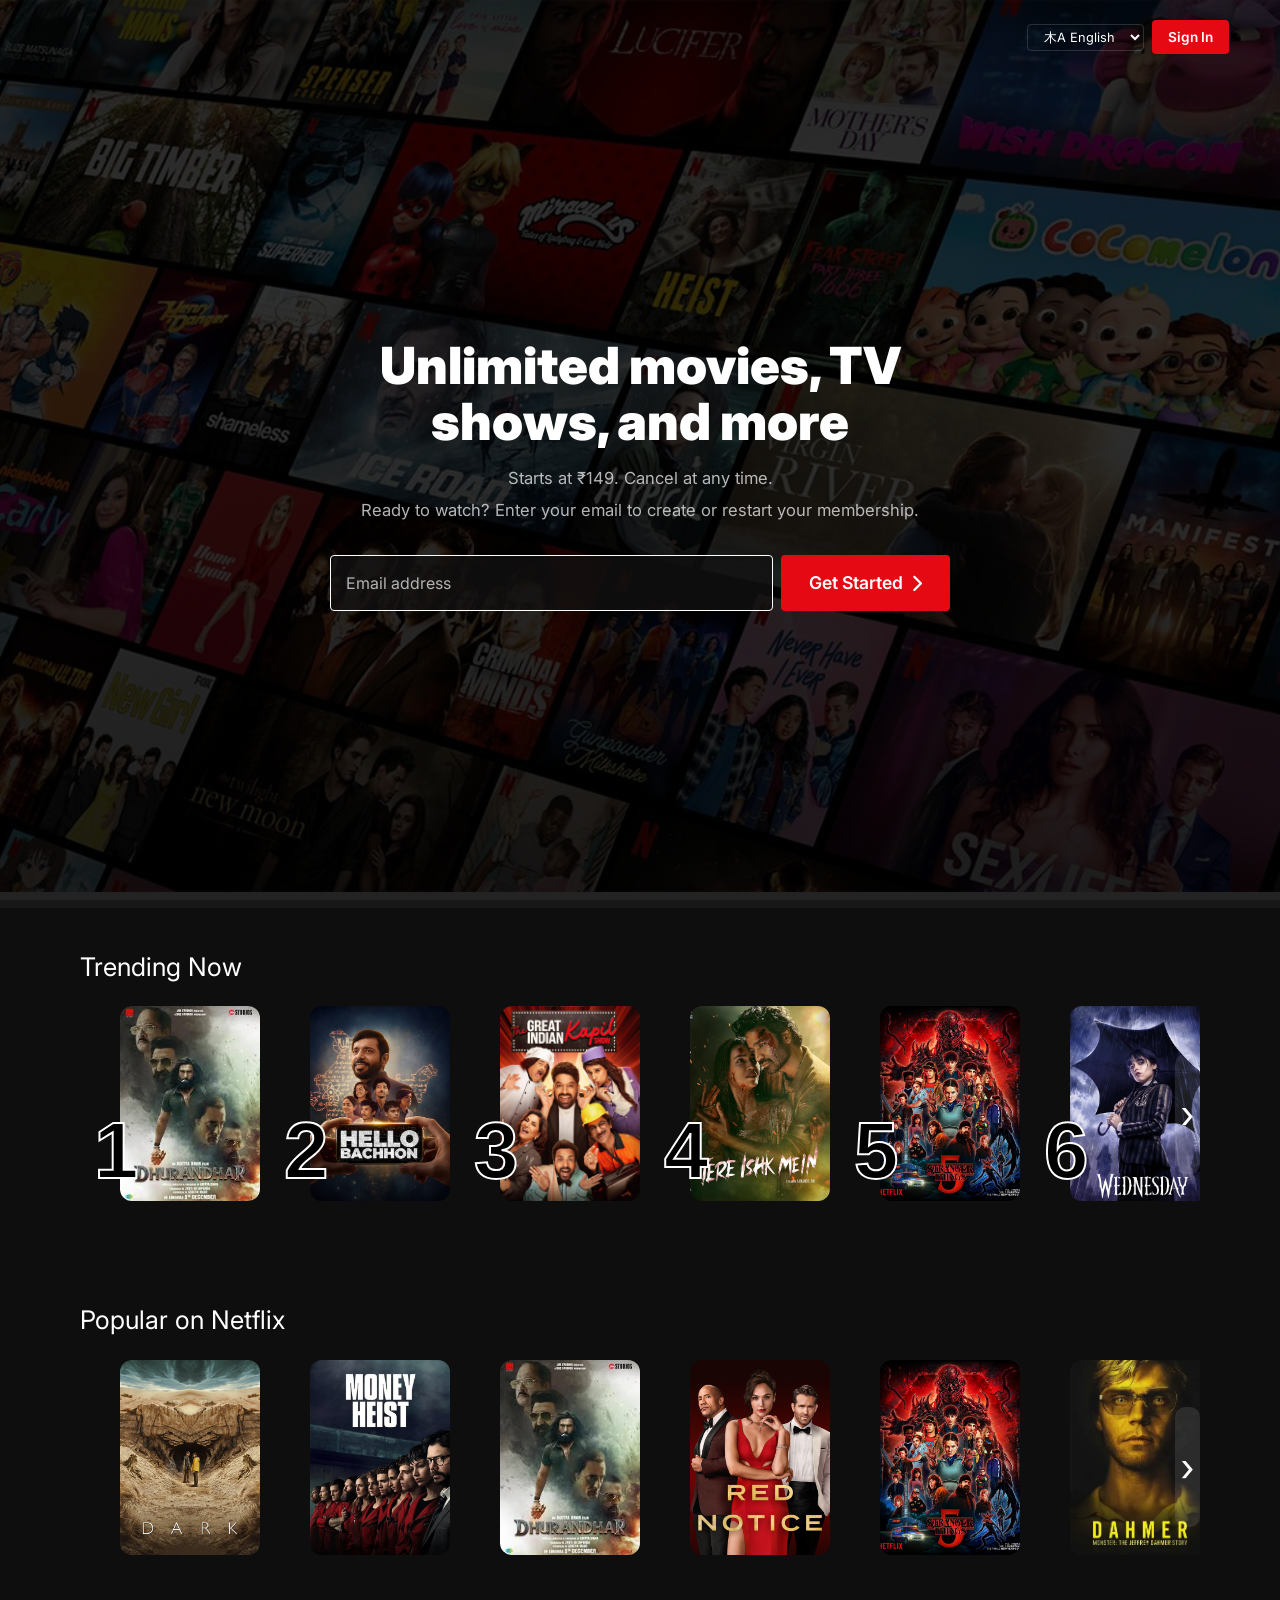
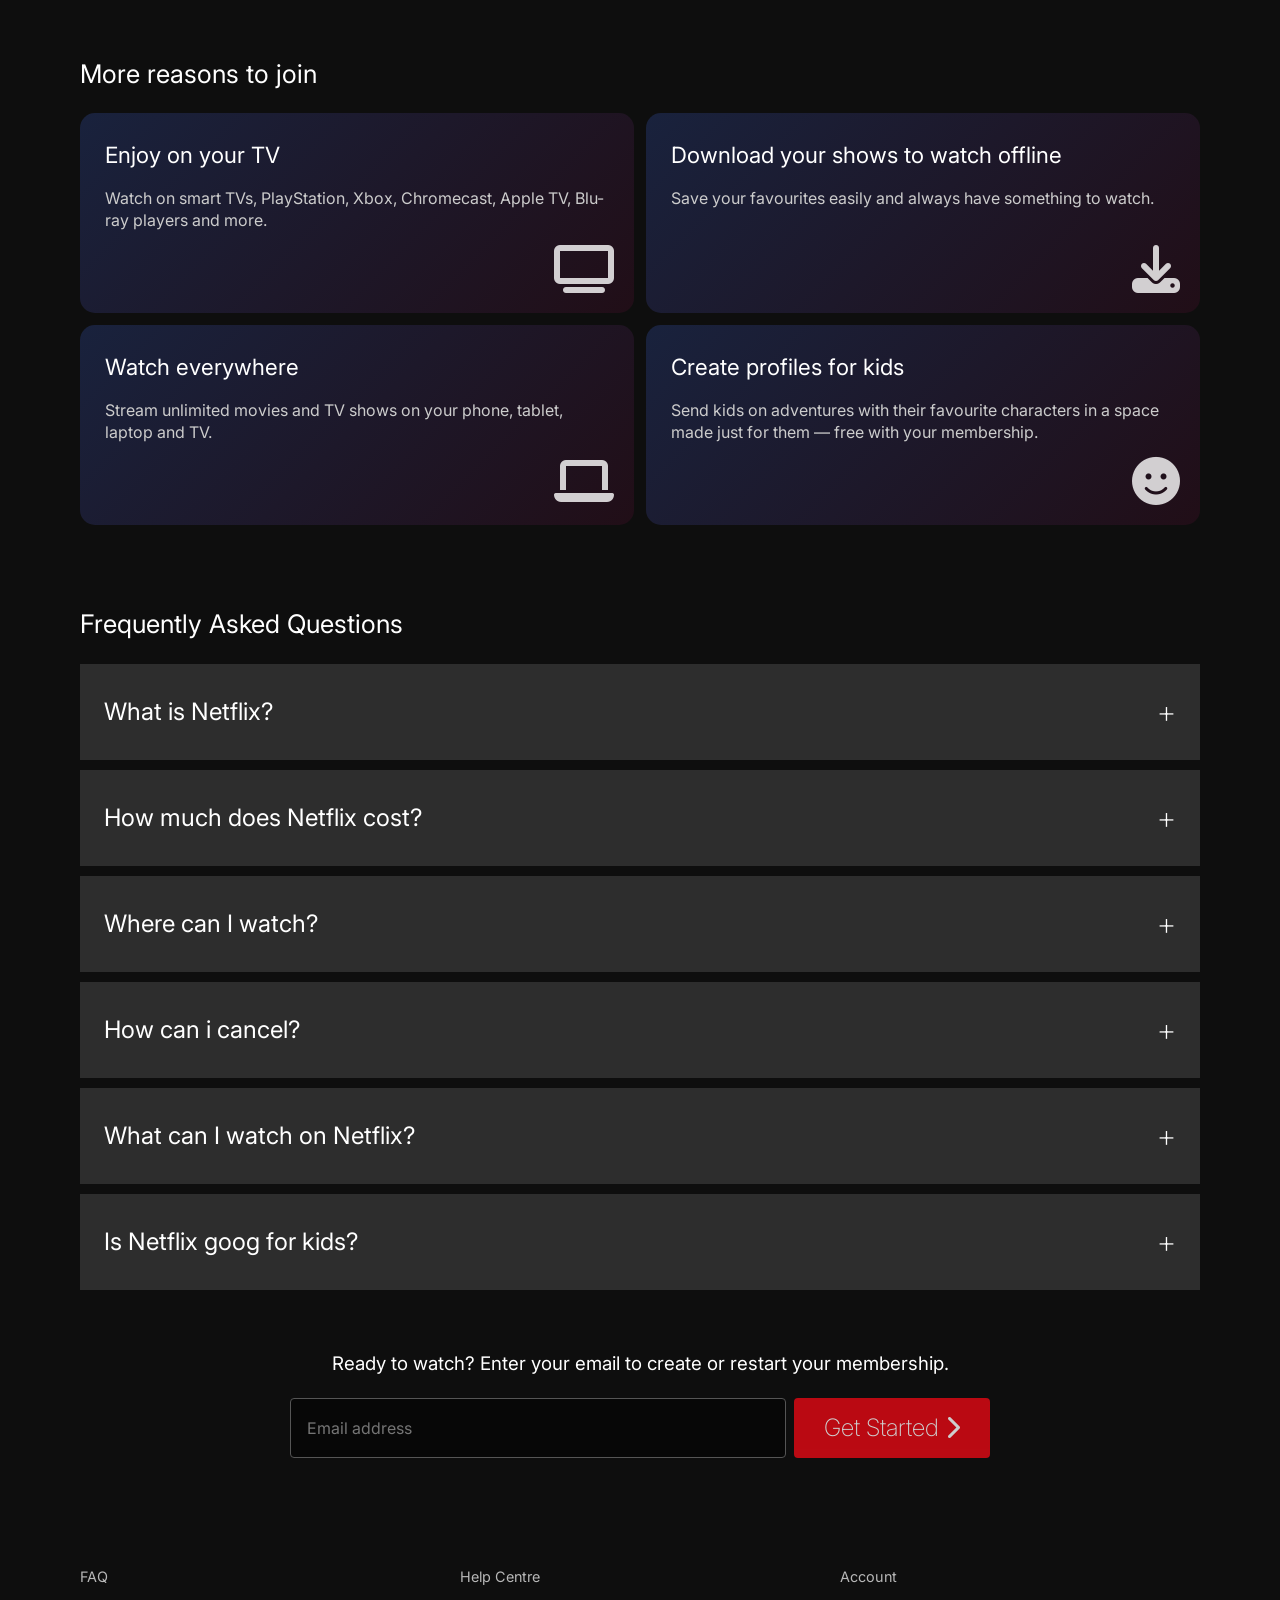
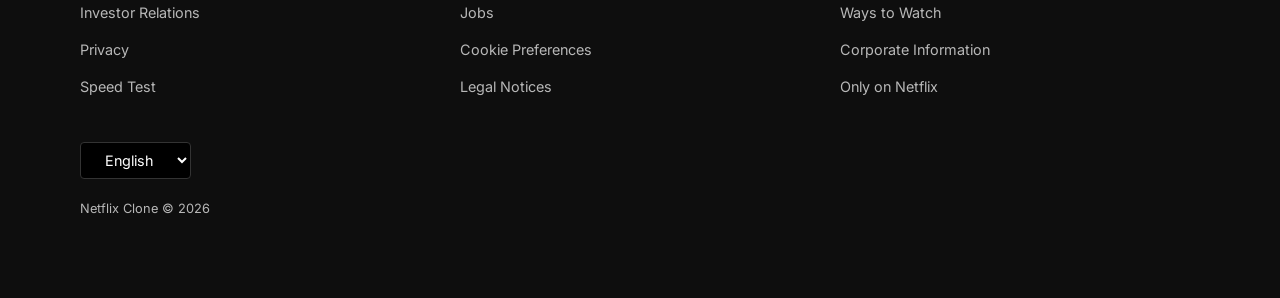
==== commit fc0e0c0c: "change clone name" ====
--- a/Netflix_Clone - Copy/index.html
+++ b/Netflix_Clone - Copy/index.html
@@ -4,7 +4,7 @@
   <meta charset="UTF-8">
   <meta name="viewport" content="width=device-width, initial-scale=1.0">
   <meta name="description" content="Netflix Clone – Unlimited movies, TV shows, and more. Stream anytime, anywhere.">
-  <title>Netflix India – Watch TV Shows Online, Watch Movies Online</title>
+  <title>Clone India – Watch TV Shows Online, Watch Movies Online</title>
   <link rel="stylesheet" href="css/global.css">
   <link rel="stylesheet" href="css/landing.css">
   <link rel="stylesheet" href="https://cdnjs.cloudflare.com/ajax/libs/font-awesome/6.5.1/css/all.min.css">
@@ -15,7 +15,7 @@
   <header class="hero" id="hero">
     <nav class="nav" id="main-nav">
       <a href="index.html" class="nav__logo" aria-label="Netflix Home">
-        <img src="Images/vectorseek.com-Netflix-Logo-Vector.png" alt="Netflix" width="148" height="40">
+        <!-- <img src="Images/vectorseek.com-Netflix-Logo-Vector.png" alt="Netflix" width="148" height="40"> -->
       </a>
       <div class="nav__actions">
         <select class="lang-select" aria-label="Select language">
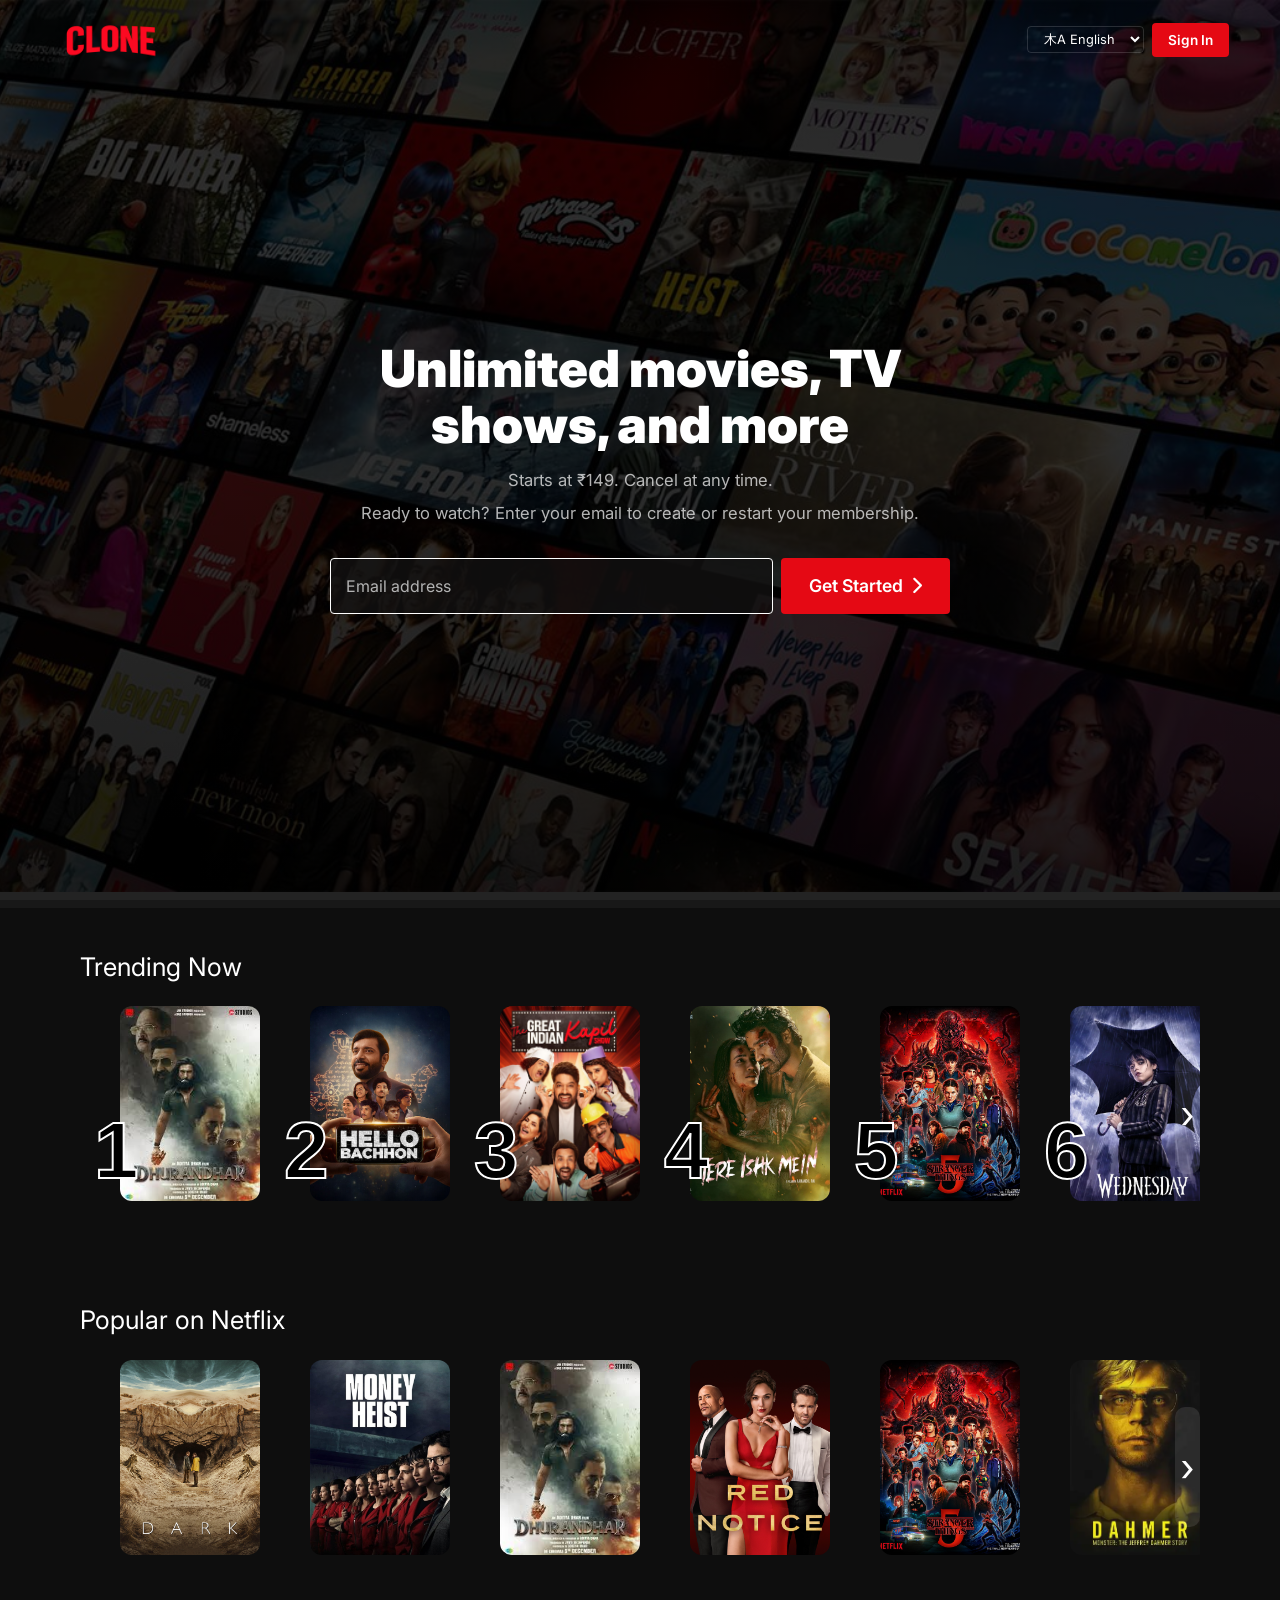
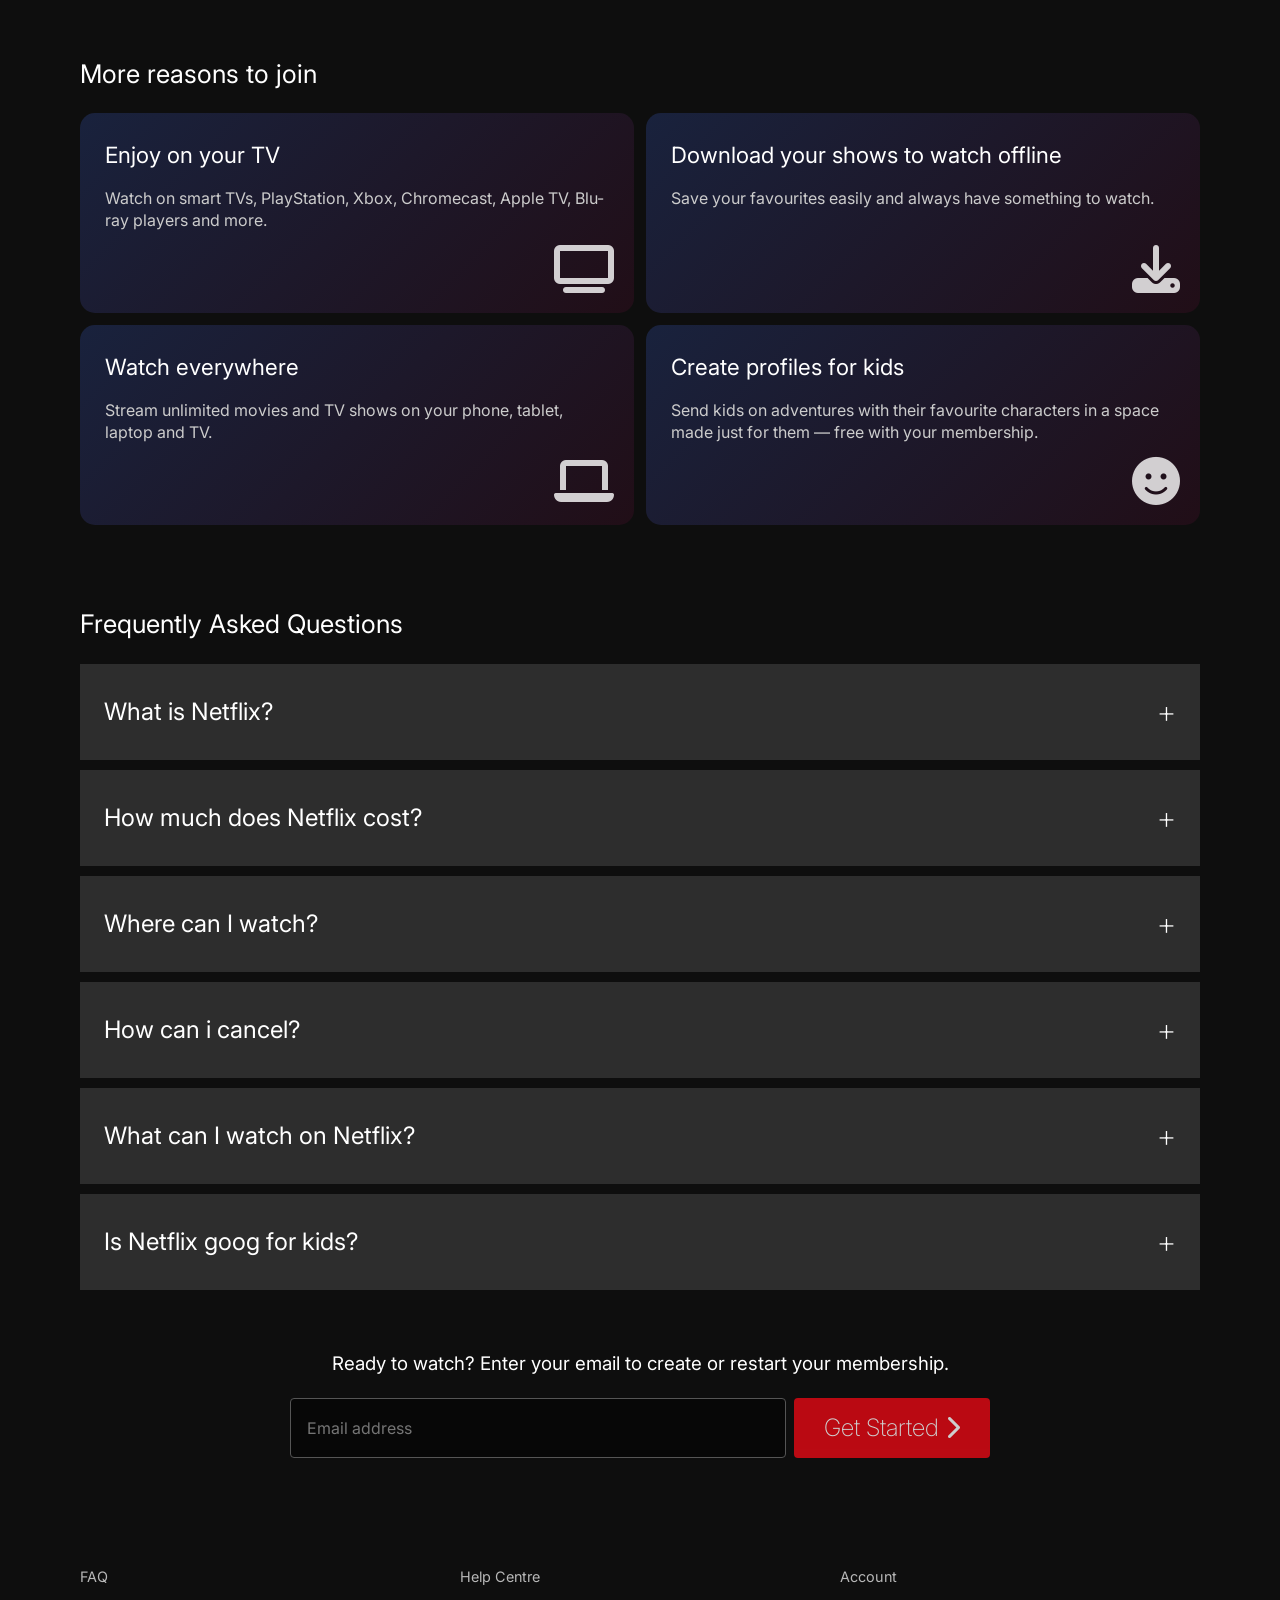
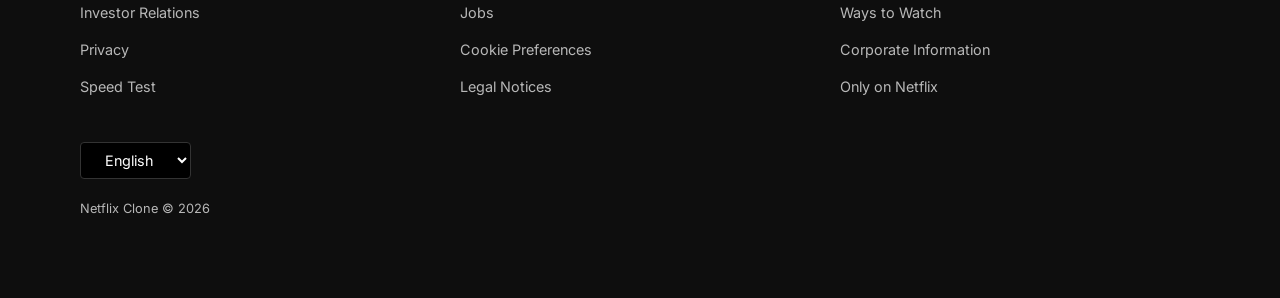
==== commit 63e6cf90: "change logo" ====
--- a/Netflix_Clone - Copy/index.html
+++ b/Netflix_Clone - Copy/index.html
@@ -15,7 +15,7 @@
   <header class="hero" id="hero">
     <nav class="nav" id="main-nav">
       <a href="index.html" class="nav__logo" aria-label="Netflix Home">
-        <!-- <img src="Images/vectorseek.com-Netflix-Logo-Vector.png" alt="Netflix" width="148" height="40"> -->
+        <img src="Images/logo.png" alt="Netflix" width="148" height="40">
       </a>
       <div class="nav__actions">
         <select class="lang-select" aria-label="Select language">
--- a/Netflix_Clone - Copy/css/landing.css
+++ b/Netflix_Clone - Copy/css/landing.css
@@ -24,7 +24,7 @@
   z-index: 10;
 }
 
-.nav__logo img { height: 36px; width: auto; }
+.nav__logo img { height: 40px; width: auto; }
 
 .nav__actions {
   display: flex;
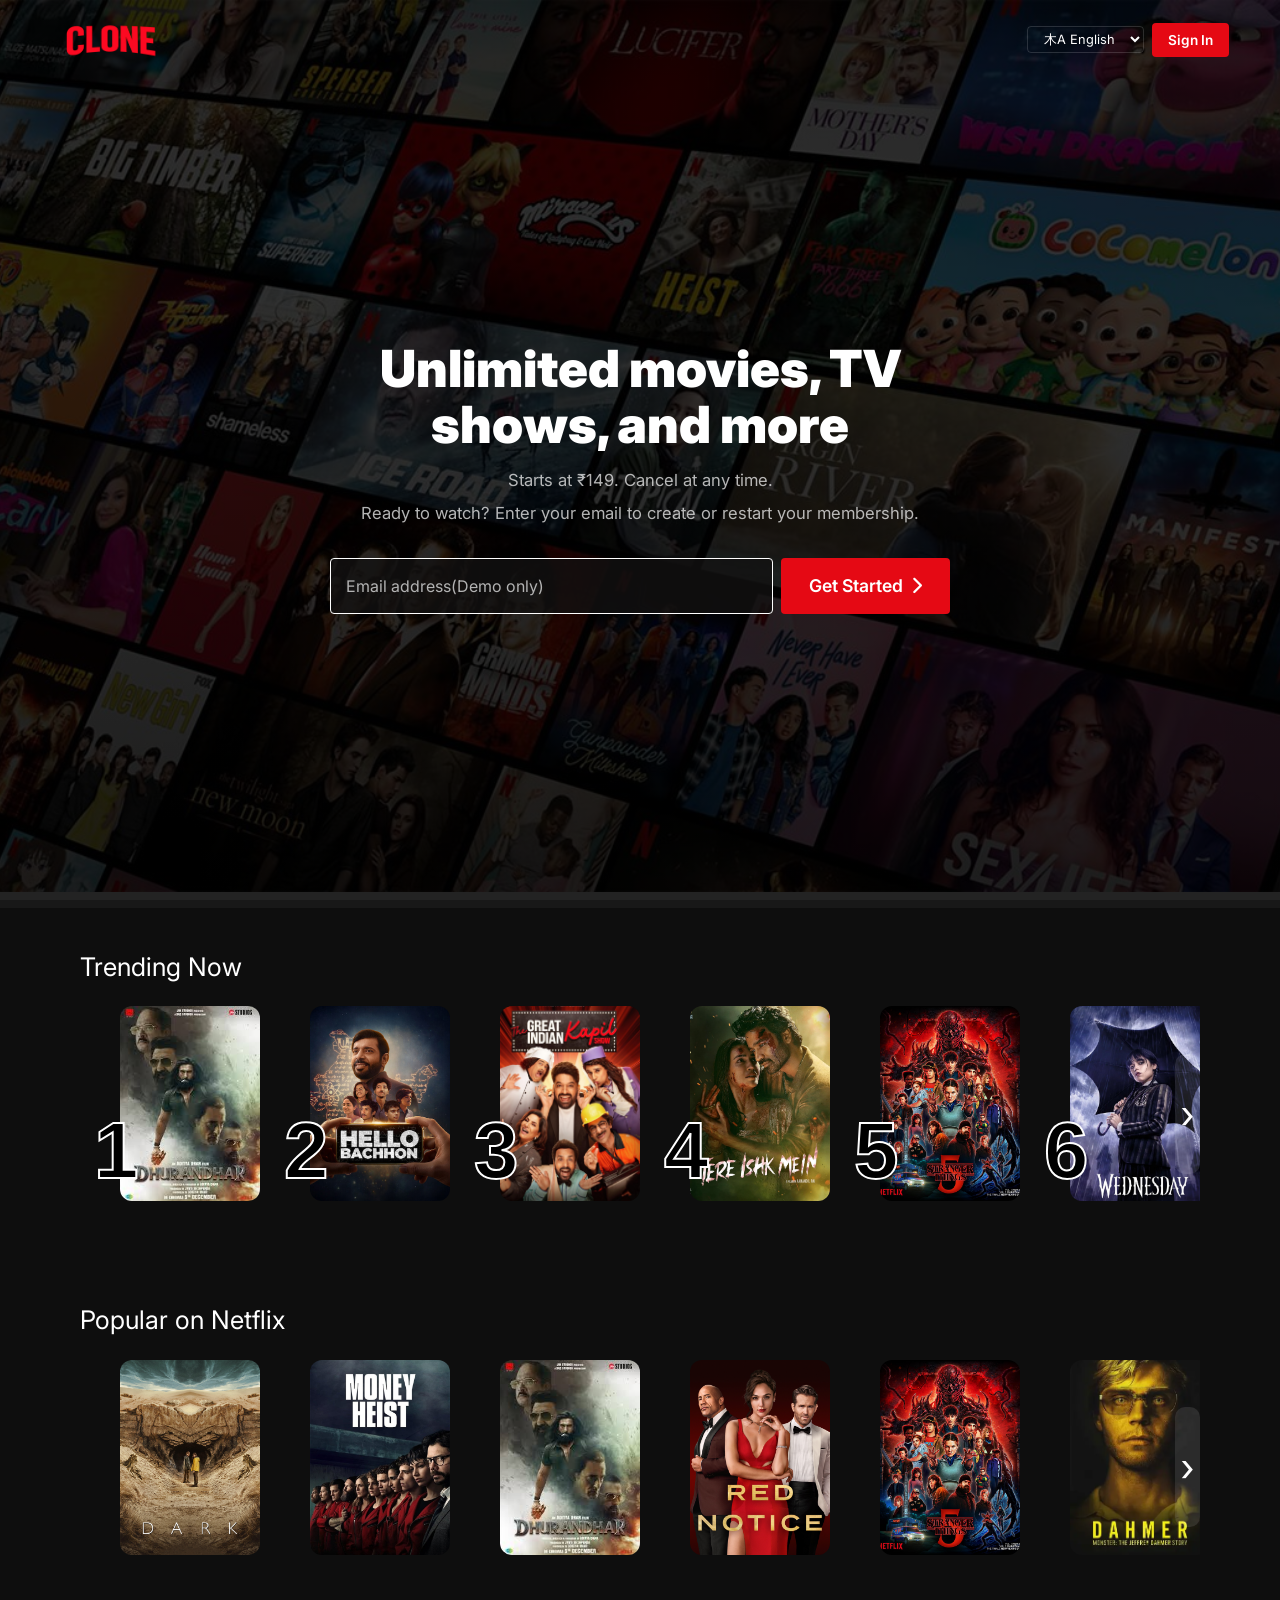
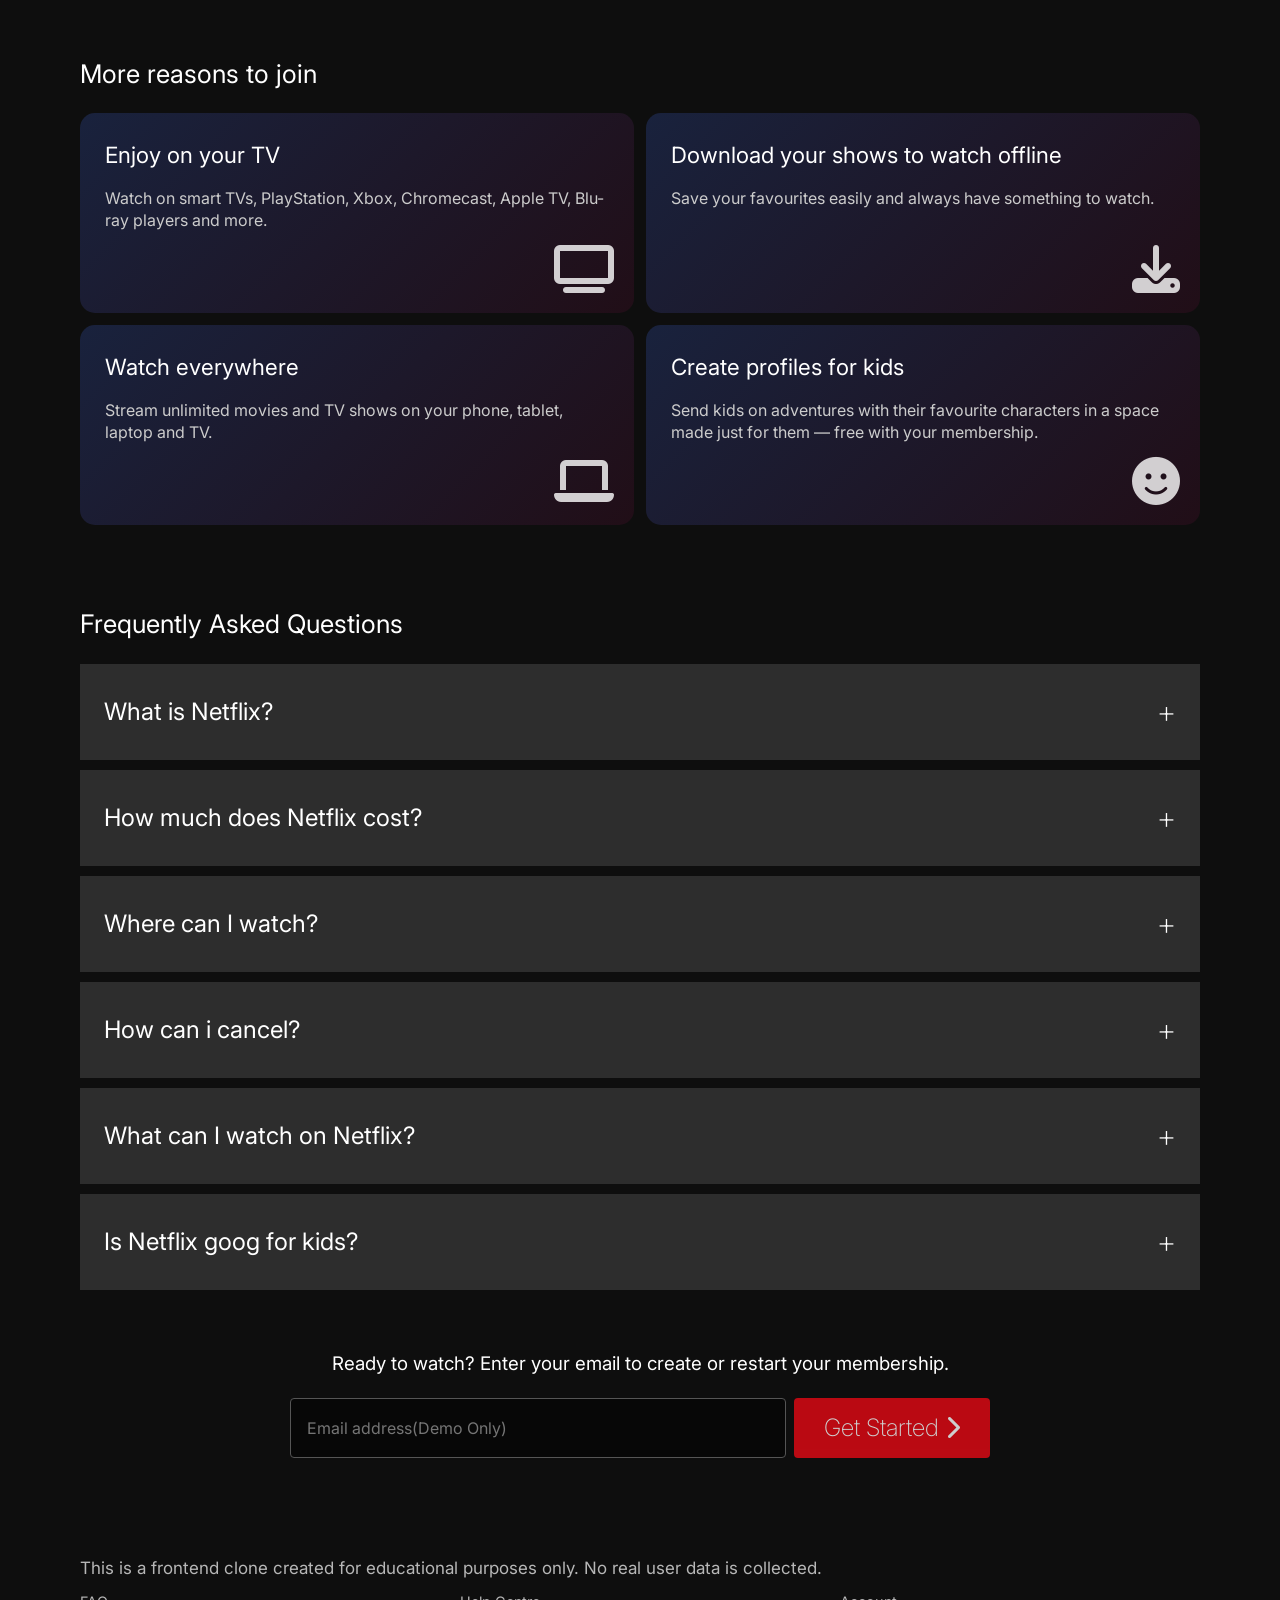
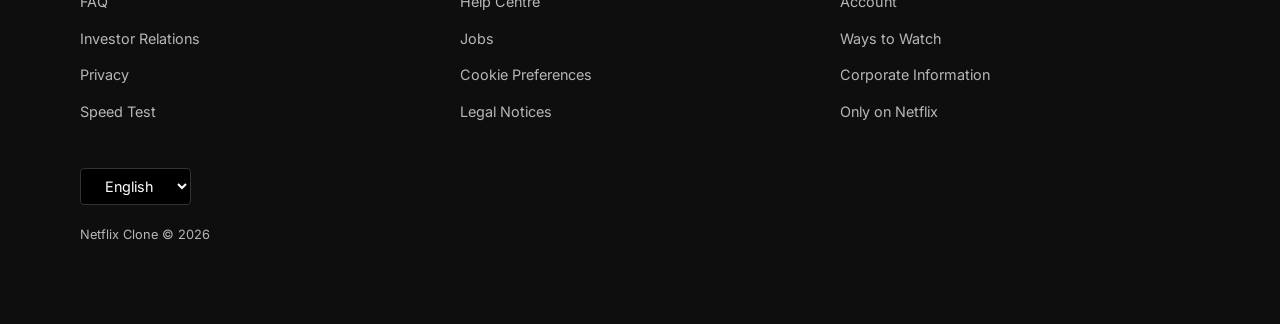
==== commit 2e9771d0: "fix phishing triggers" ====
--- a/Netflix_Clone - Copy/index.html
+++ b/Netflix_Clone - Copy/index.html
@@ -34,7 +34,7 @@
       <form class="hero__form" id="hero-form" novalidate>
         <div class="form-group form-group--inline">
           <input type="email" id="hero-email" class="form-input" placeholder=" " required>
-          <label for="hero-email" class="form-label">Email address</label>
+          <label for="hero-email" class="form-label">Email address(Demo only)</label>
         </div>
         <button type="submit" class="btn btn--primary btn--lg">Get Started <i class="fa-solid fa-chevron-right"></i></button>
       </form>
@@ -188,7 +188,7 @@
         <div class="faq-email-container">
             <h3>Ready to watch? Enter your email to create or restart your membership.</h3>
             <form class="hero-form" id="faq-form" novalidate>
-                <input type="email" id="faq-email" class="email" placeholder="Email address "   required>
+                <input type="email" id="faq-email" class="email" placeholder="Email address(Demo Only) "   required>
                 <!-- <label for="faq-email" class="form-label">Email address</label> -->
                 <button type="submit" class="get-start">Get Started <i class="fa-solid fa-chevron-right"></i></button>
             </form>
@@ -200,6 +200,8 @@
 
   <!-- ═══ FOOTER ═══ -->
   <footer class="footer">
+    <p style="font-size: 17px;">This is a frontend clone created for educational purposes only. 
+No real user data is collected.</p>
         <div class="footer-grid">
             <ul class="footer-col">
                 <li><a href="#faq">FAQ</a></li>
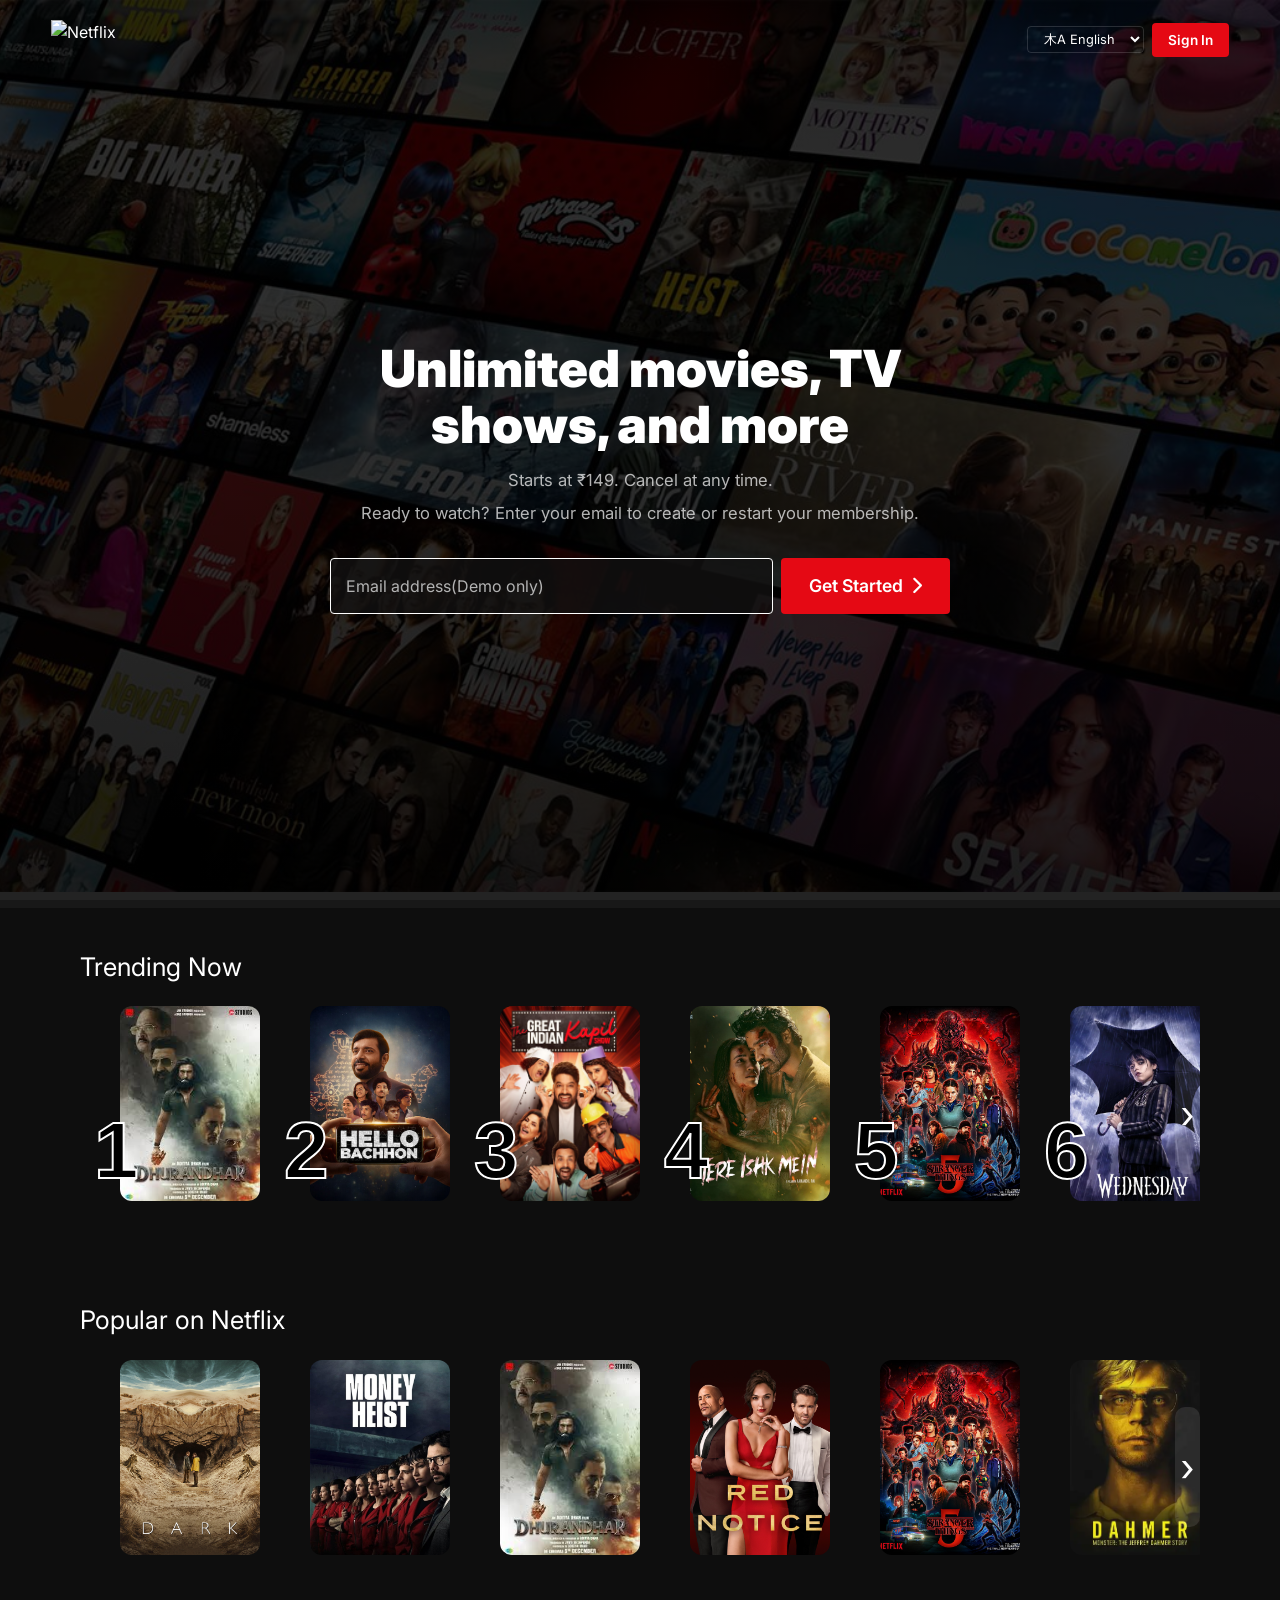
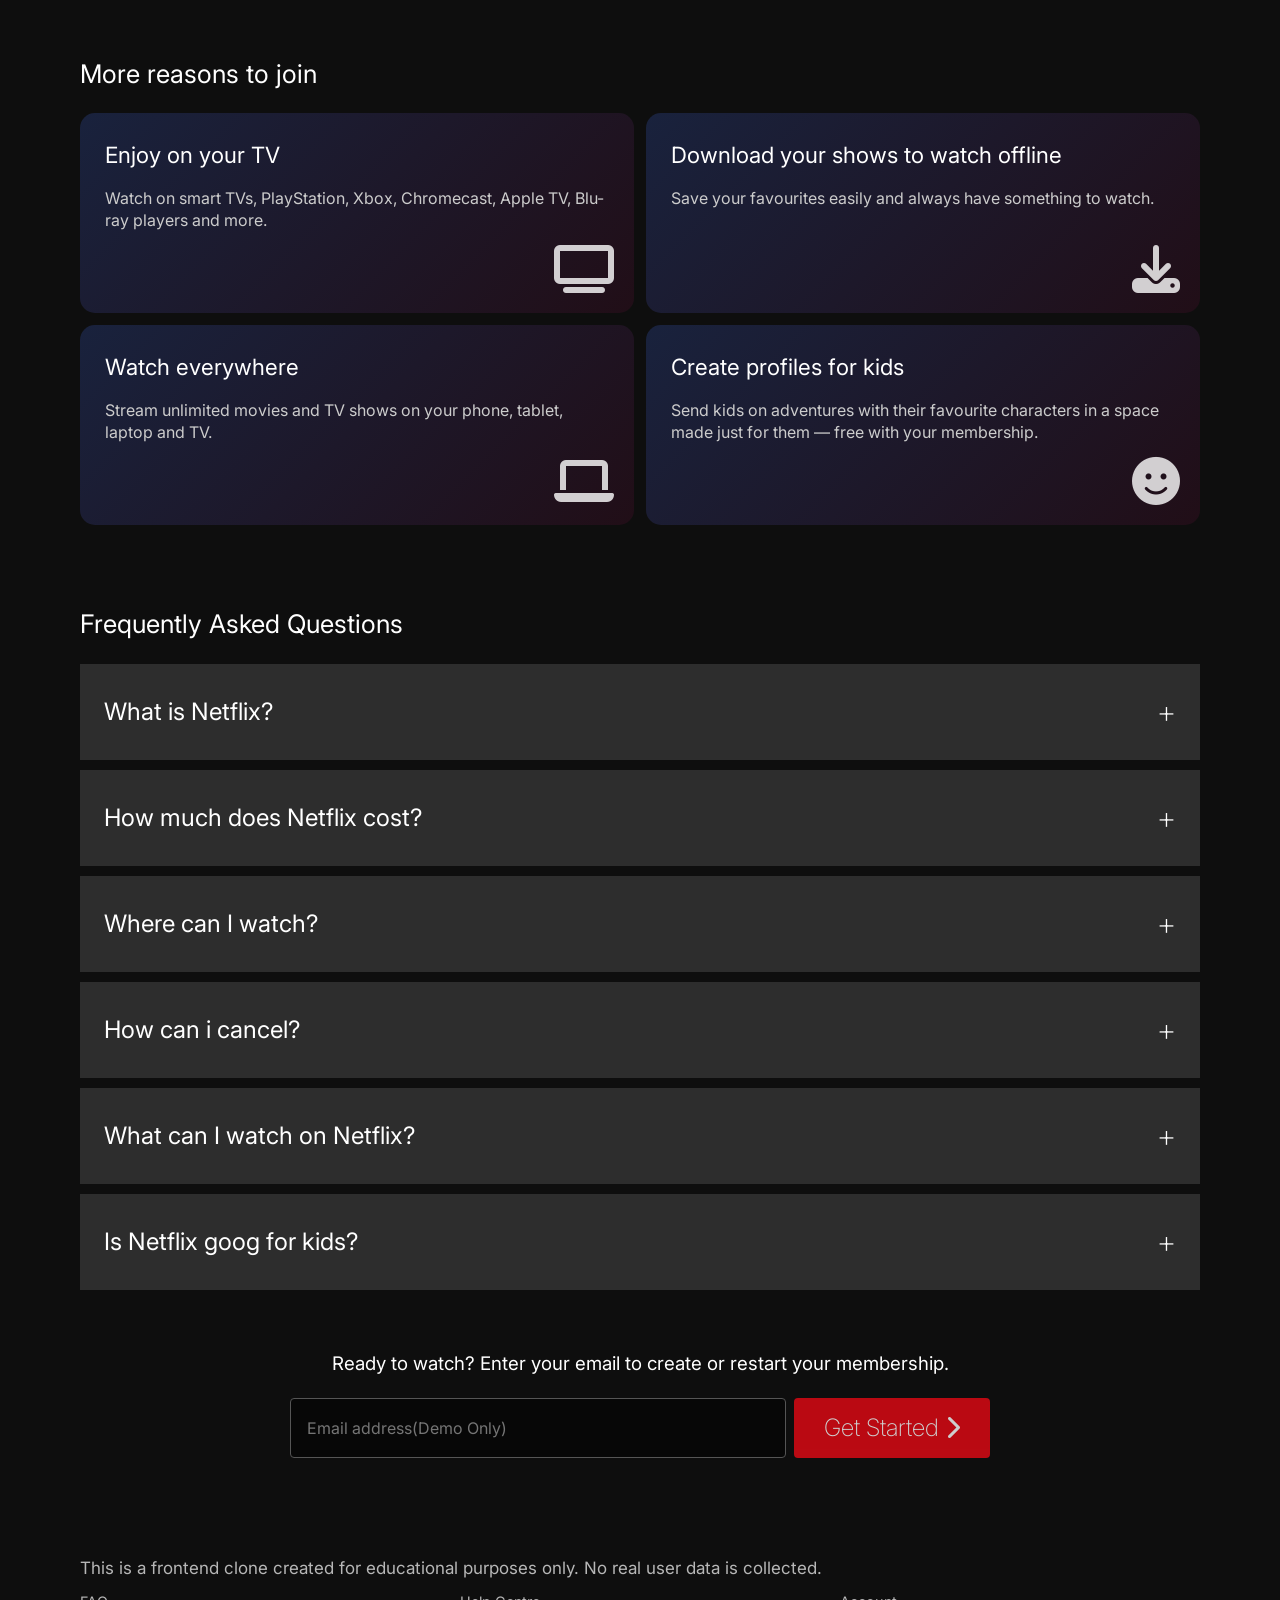
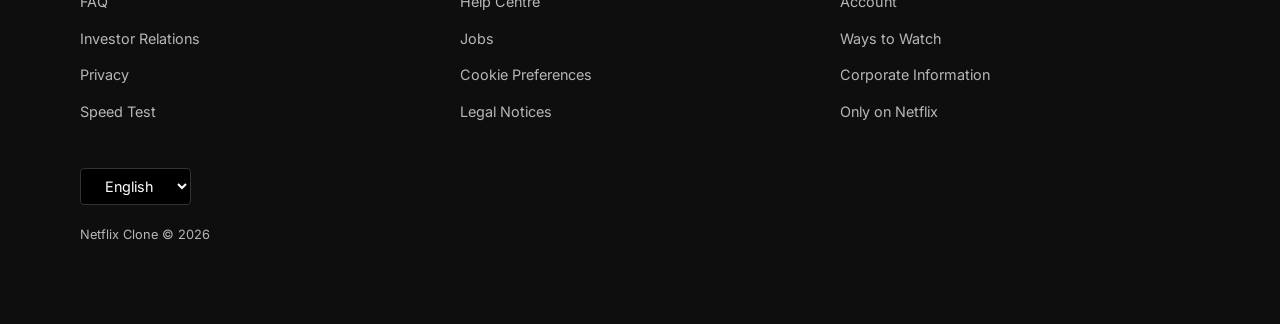
==== commit 8501732d: "change logo" ====
--- a/Netflix_Clone - Copy/index.html
+++ b/Netflix_Clone - Copy/index.html
@@ -15,7 +15,7 @@
   <header class="hero" id="hero">
     <nav class="nav" id="main-nav">
       <a href="index.html" class="nav__logo" aria-label="Netflix Home">
-        <img src="Images/logo.png" alt="Netflix" width="148" height="40">
+        <img src="Images/netflix-logo.png" alt="Netflix" width="140" height="40">
       </a>
       <div class="nav__actions">
         <select class="lang-select" aria-label="Select language">
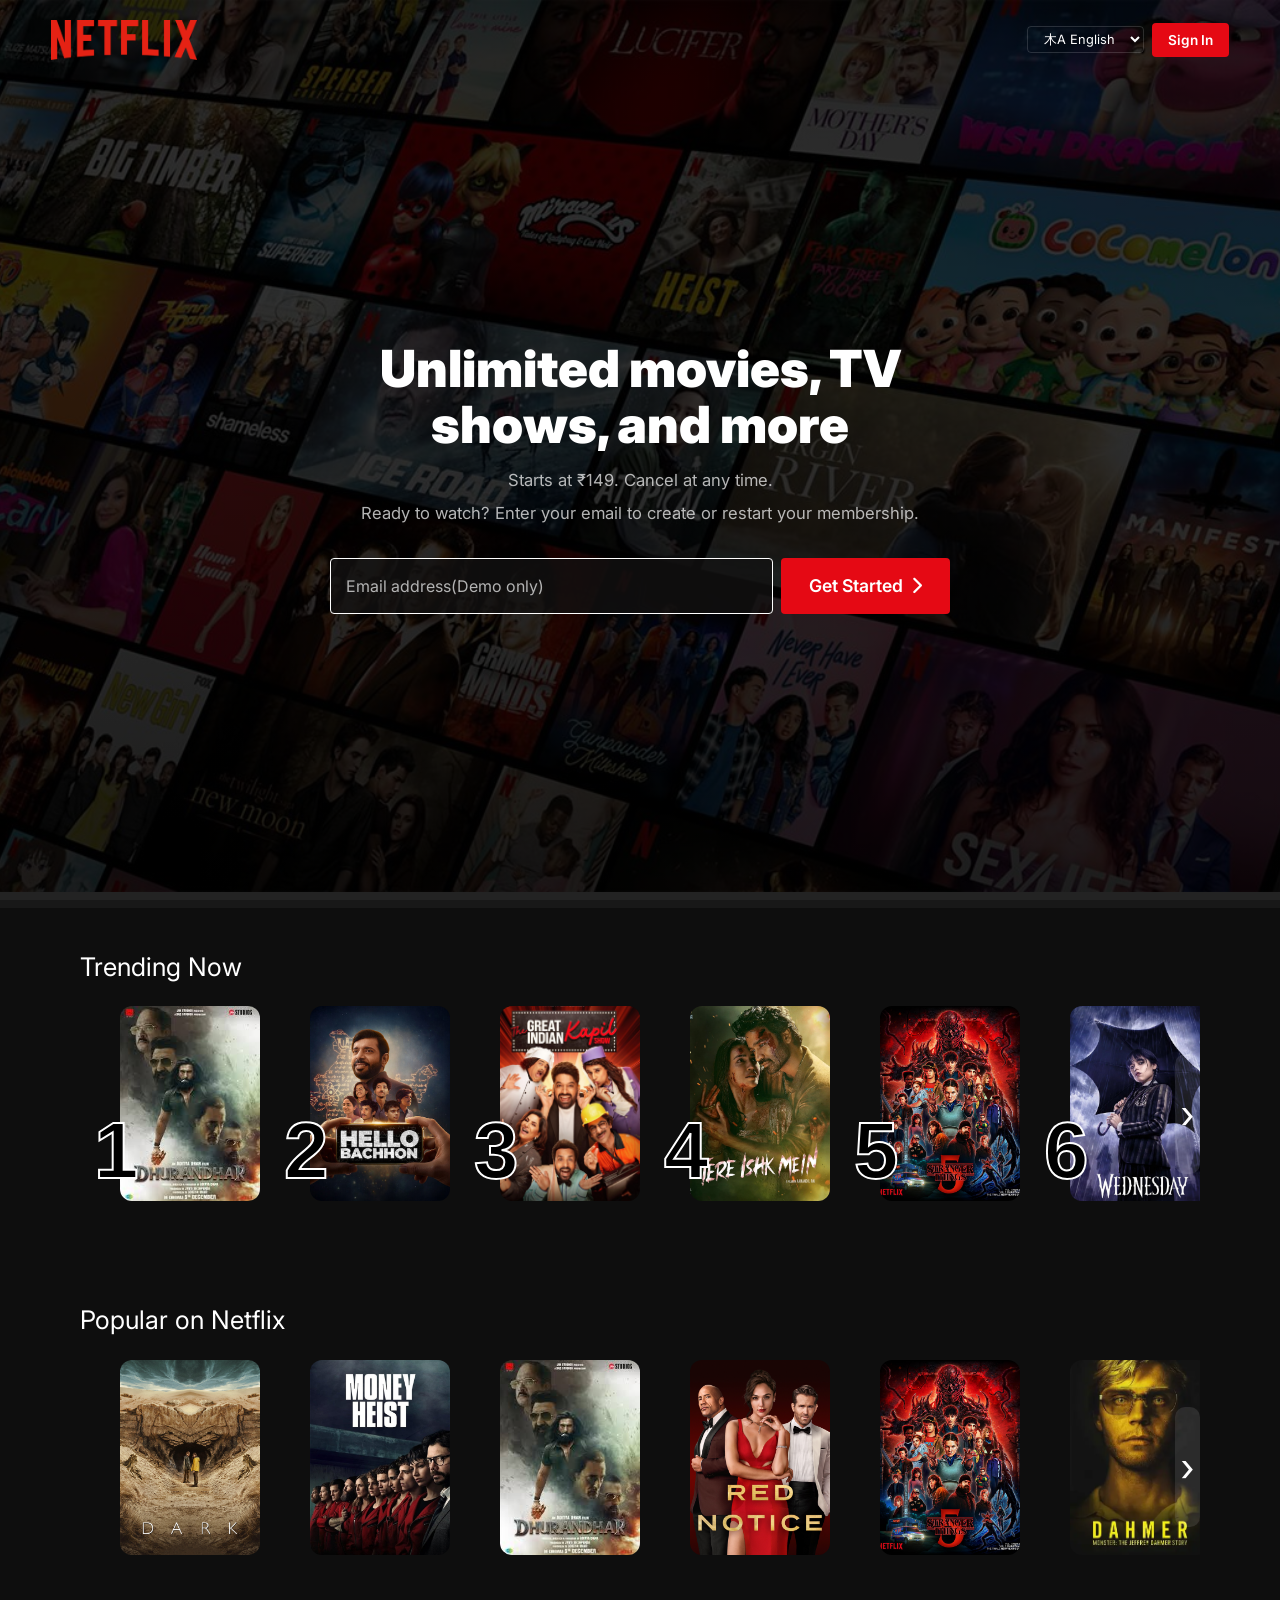
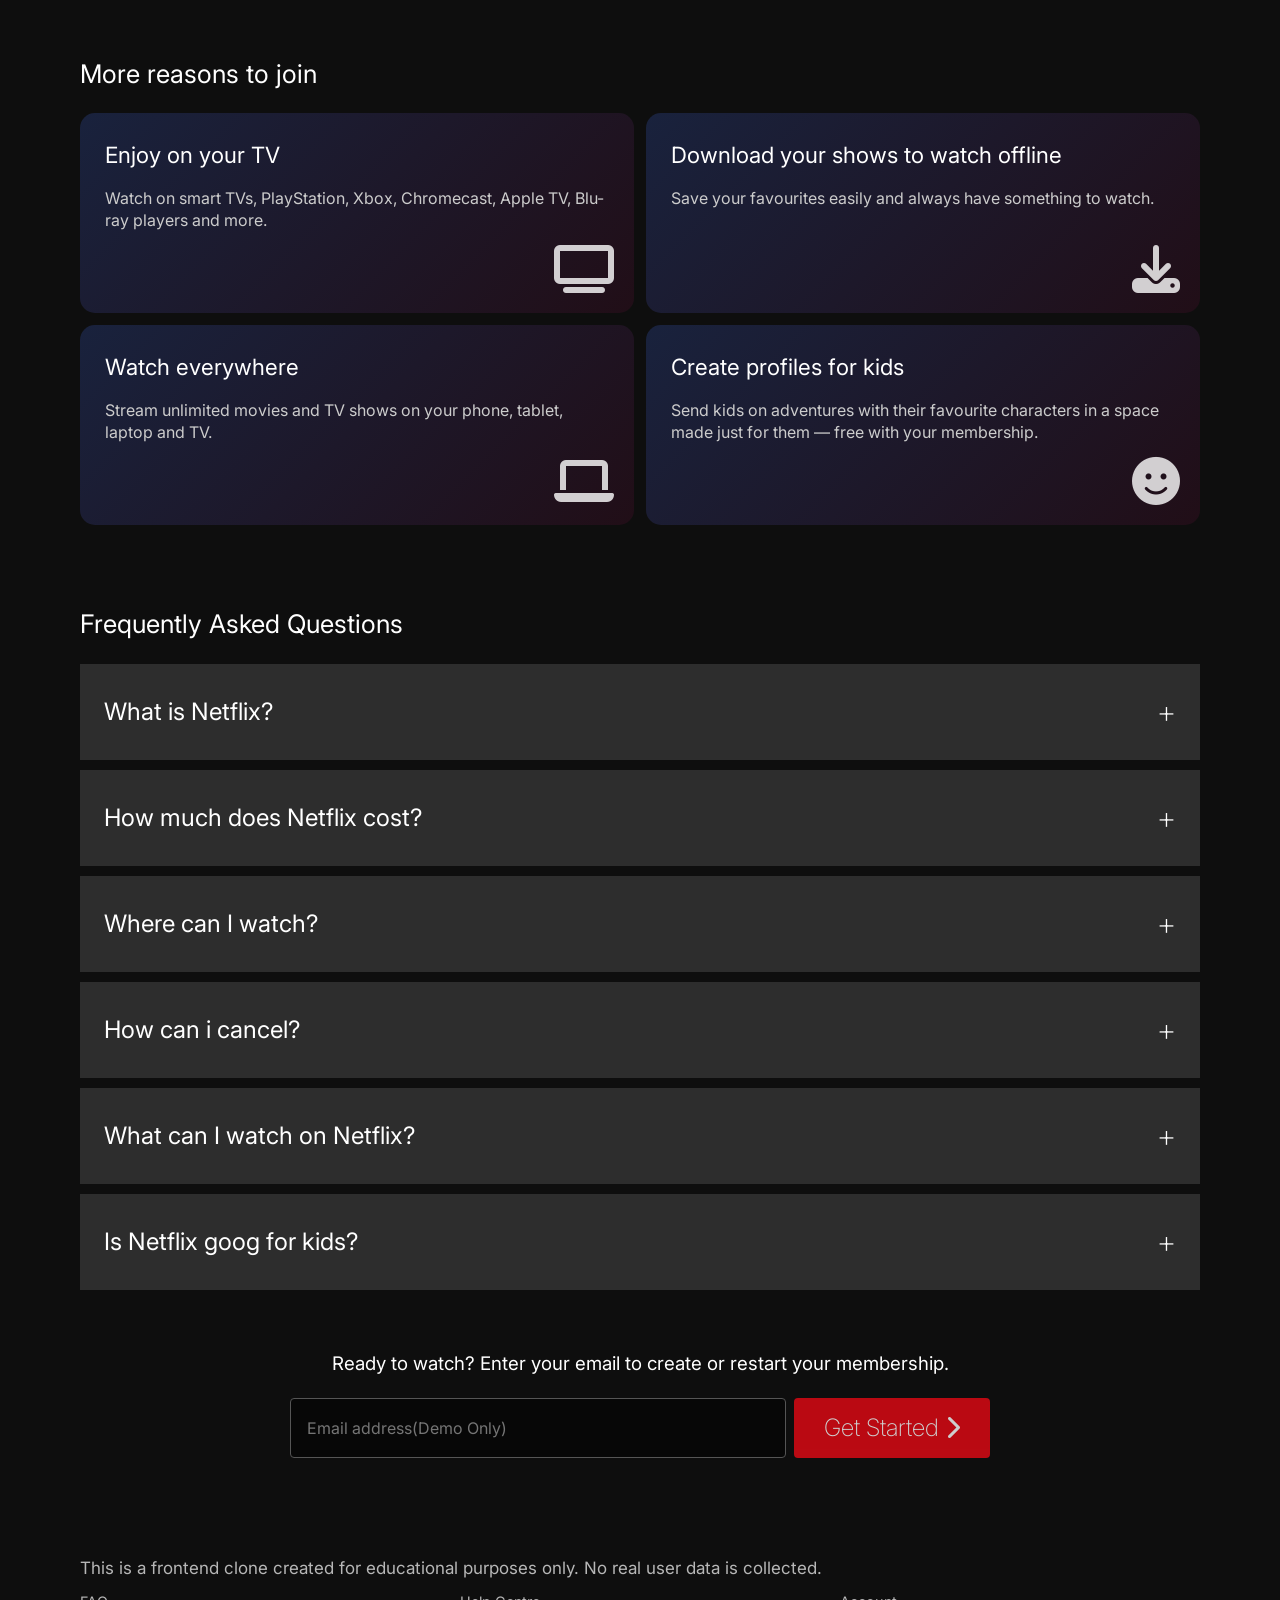
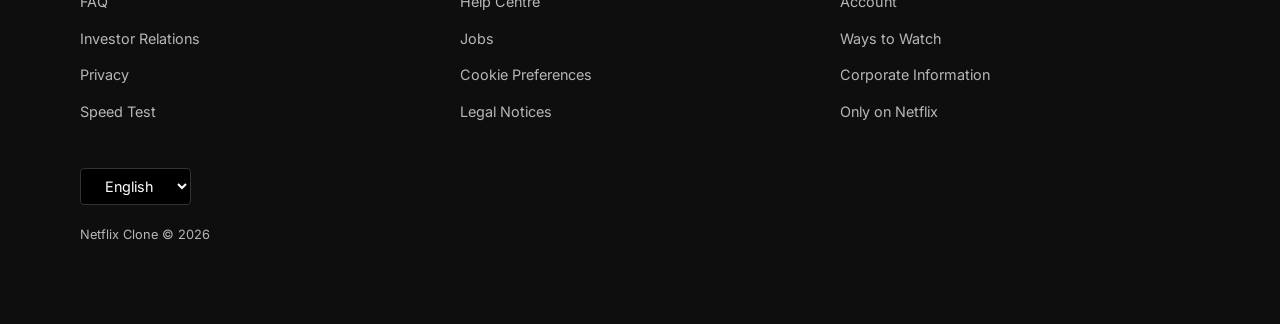
==== commit 340b2096: "fix some banner" ====
--- a/Netflix_Clone - Copy/index.html
+++ b/Netflix_Clone - Copy/index.html
@@ -15,7 +15,7 @@
   <header class="hero" id="hero">
     <nav class="nav" id="main-nav">
       <a href="index.html" class="nav__logo" aria-label="Netflix Home">
-        <img src="Images/netflix-logo.png" alt="Netflix" width="140" height="40">
+        <img src="Images/Netflix-Logo.png" alt="Netflix" width="140" height="40">
       </a>
       <div class="nav__actions">
         <select class="lang-select" aria-label="Select language">
